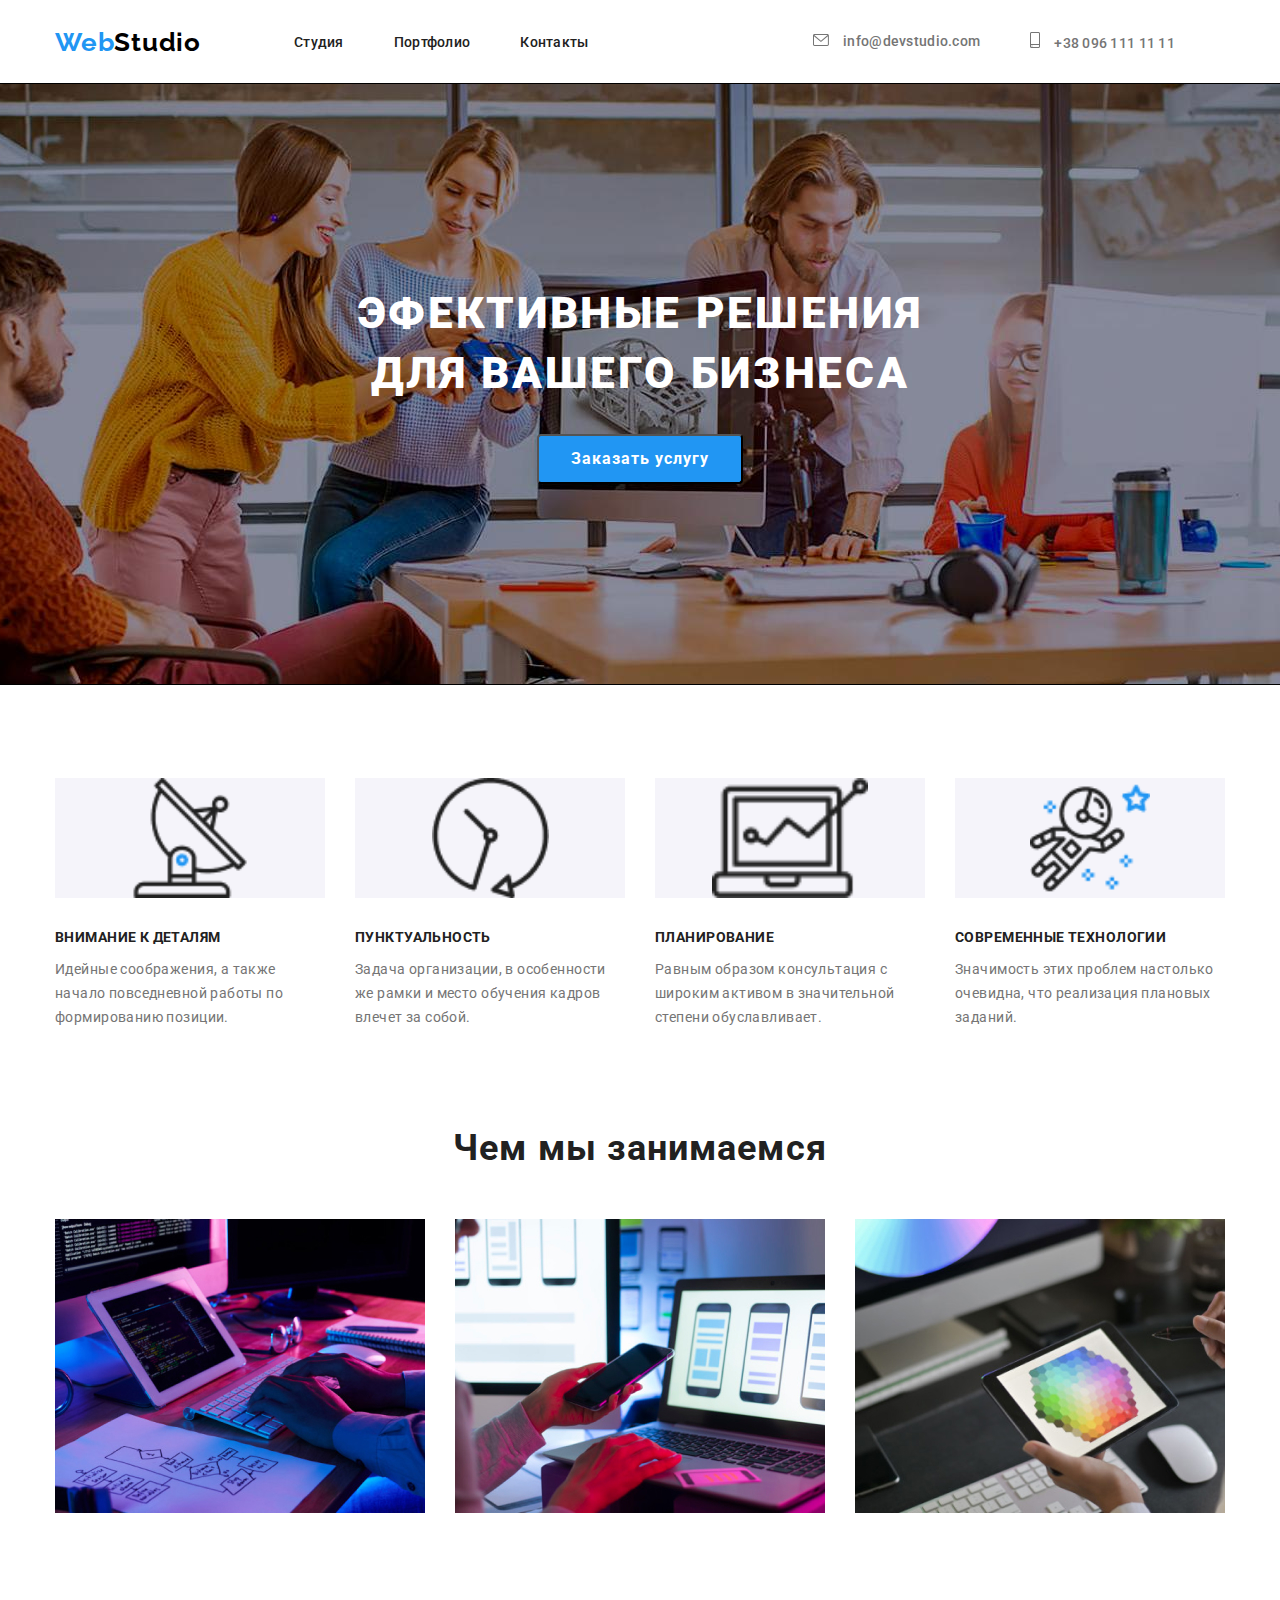
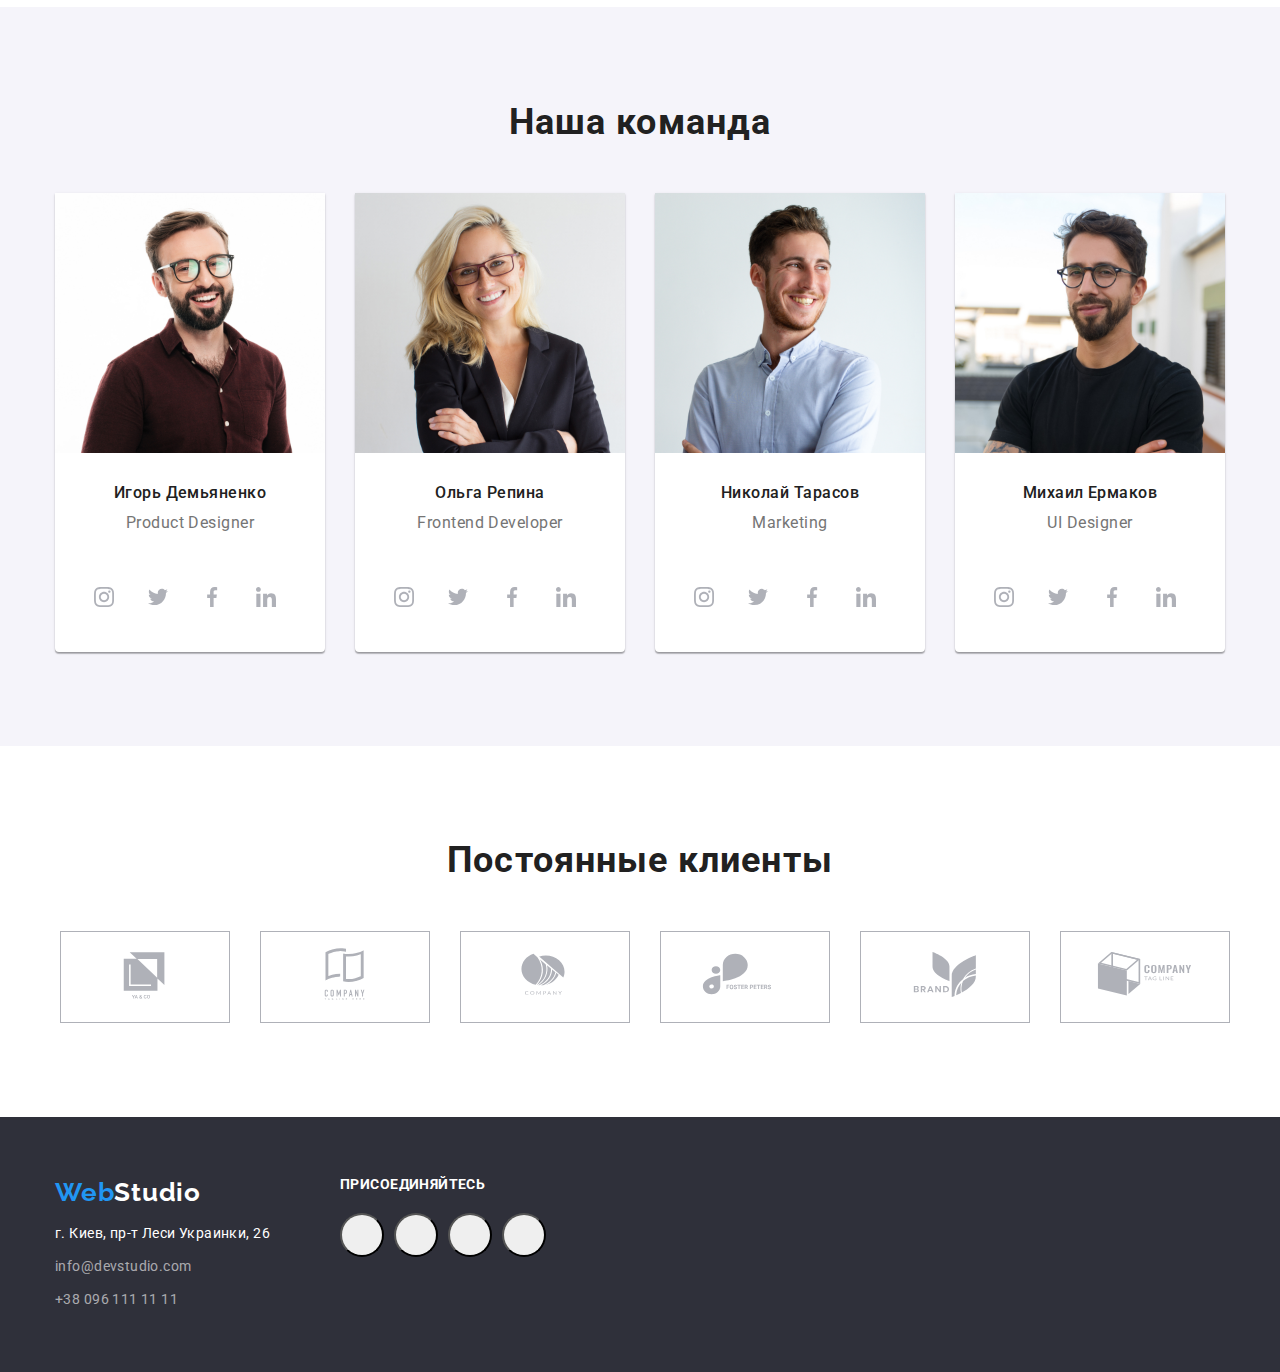
==== index.html @ 692e4c10 "futter" ====
<!DOCTYPE html>
<html lang="ru">
  <head>
    <meta charset="UTF-8" />
    <meta http-equiv="X-UA-Compatible" content="IE=edge" />
    <meta name="viewport" content="width=device-width, initial-scale=1.0" />
    <title>Document</title>
    <link rel="stylesheet" href="./Normalize/modern-normalize.css" />
    <link rel="preconnect" href="https://fonts.googleapis.com" />
    <link rel="preconnect" href="https://fonts.gstatic.com" crossorigin />
    <link
      href="https://fonts.googleapis.com/css2?family=Raleway&family=Roboto:wght@400;500;700;900&display=swap"
      rel="stylesheet"
    />
    <link rel="preconnect" href="https://fonts.googleapis.com" />
    <link rel="preconnect" href="https://fonts.gstatic.com" crossorigin />
    <link
      href="https://fonts.googleapis.com/css2?family=Raleway:wght@700&display=swap"
      rel="stylesheet"
    />
    <link rel="stylesheet" href="./CSS/nain.css" />
  </head>
  <body class="body">
    <!--golova-->
    <header class="header">
      <div class="container-header">
        <nav class="navigation">
          <a class="logo" href="index.html"
            ><span class="web_color">Web</span
            ><span class="web-color-a">Studio</span></a
          >
          <ul class="navig_sait list">
            <li class="head"><a href="">Студия</a></li>
            <li class="head"><a href="./portfolio.html">Портфолио</a></li>
            <li class="head"><a href="">Контакты</a></li>
          </ul>
          <ul class="contakts list">
            <div class="mail-phone">
            <li class="contakt">
              <svg class="head-svg-mail">
                <use href="./image/symbol-defs-phone-mail.svg#icon-envelope"></use>
              </svg>
              <a  href="info@devstudio.com">info@devstudio.com</a>
            </li></div>
            <div class="mail-phone"><li class="contakt">
              <svg class="head-svg-phone">
                <use href="./image/symbol-defs-phone-mail.svg#icon-smartphone"></use>
              </svg>
              <a href=":tel:+380961111111">+38 096 111 11 11</a>
            </li></div>
          </ul>
        </nav>
      </div>
    </header>
    <main>
      <!--секция с фоновым рисунком-->
      <div class="section-hero">
        <section class="name Backraund-image">
          <div class="container-name">
            <h1 class="name_title">
              Эфективные решения <br />
              для вашего бизнеса
            </h1>
            <button class="button" type="button">Заказать услугу</button>
          </div>
        </section>
      </div>
      <!--преимущиства-->
      <section class="section">
        <div class="container-benefits">
          <h2 class="hide">преимущества</h2>
          <!--скрыть заголовок-->
          <ul class="Benefits-list list">
            <li class="list-benefits">
              <h3 class="title">Внимание к деталям</h3>
              <p class="benefits-clarification">
                Идейные соображения, а также начало повседневной работы по
                формированию позиции.
              </p>
            </li>
            <li class="list-benefits">
              <h3 class="title">Пунктуальность</h3>
              <p class="benefits-clarification">
                Задача организации, в особенности же рамки и место обучения
                кадров влечет за собой.
              </p>
            </li>
            <li class="list-benefits">
              <h3 class="title">Планирование</h3>
              <p class="benefits-clarification">
                Равным образом консультация с широким активом в значительной
                степени обуславливает.
              </p>
            </li>
            <li class="list-benefits">
              <h3 class="title">Современные технологии</h3>
              <p class="benefits-clarification">
                Значимость этих проблем настолько очевидна, что реализация
                плановых заданий.
              </p>
            </li>
          </ul>
        </div>
      </section>
      <!--чем занимаются-->
      <section class="section-container-what-we-do centr">
        <div class="container-what-we-do">
          <h2 class="what-we-do">Чем мы занимаемся</h2>
          <ul class="image-first-page list">
            <li class="img-first">
              <a href=""
                ><img
                  src="./img/1.jpg"
                  alt="на столе с ноутбуком и планшетом идет разработка кода"
                  width="370"
                  height="294"
              /></a>
            </li>
            <li class="img-first">
              <a href=""
                ><img
                  src="./img/2.jpg"
                  alt="смартфон в руках на фоне ноутбука и телевизора"
                  width="370"
                  height="294"
              /></a>
            </li>
            <li class="img-first">
              <a href=""
                ><img
                  src="./img/3.jpg"
                  alt="геометорическая фигура на экране планшета в руках"
                  width="370"
                  height="294"
              /></a>
            </li>
          </ul>
        </div>
      </section>
      <!-- работники-->
      <section class="section-comand">
        <div class="container-comand">
          <h2 class="xectoin_title">Наша команда</h2>
          <ul class="comand list centr">
            <li class="comand-info">
              <img
                class="photo-comand"
                src="img/img-3.jpg"
                alt="Игорь Демьяненко"
                width="270"
                height="368"
              />
              <div class="spetifikation-komand">
                <h3 class="name-command">Игорь Демьяненко</h3>
                <p lang="en" class="spetikatoon-comand">Product Designer</p>
              </div>
              <div class="kontakt-comand">
                <ul class="kontakt-comand-list">
                  <li><button class="kontakt-comand-button" type="button">
                    <svg class="button-svg">
                    <use href="./image/symbol-defs-kontakts.svg#icon-instagram"></use>
                    </svg>
                  </button></li>
                  <li><button class="kontakt-comand-button">
                    <svg class="button-svg">
                      <use href="./image/symbol-defs-kontakts.svg#icon-twitter"></use>
                    </svg>
                  </button></li>
                  <li><button class="kontakt-comand-button">
                    <svg class="button-svg">
                      <use href="./image/symbol-defs-kontakts.svg#icon-facebook"></use>
                    </svg>
                  </button></li>
                  <li><button class="kontakt-comand-button">
                                      <svg class="button-svg">
                      <use href="./image/symbol-defs-kontakts.svg#icon-linkedin"></use>
                    </svg  >
                  </button></li>
                </ul>
                              </div>
            </li>
            <li class="comand-info">
              <img
                class="photo-comand"
                src="img/img-2.jpg"
                alt="Ольга Репина"
                width="270"
                height="368"
              />
              <div class="spetifikation-komand">
                <h3 class="name-command">Ольга Репина</h3>
                <p lang="en" class="spetikatoon-comand">Frontend Developer</p>
              </div>
              <div class="kontakt-comand">
                <div class="kontakt-comand">
                  <ul class="kontakt-comand-list">
                    <li><button class="kontakt-comand-button" type="button">
                      <svg class="button-svg">
                      <use href="./image/symbol-defs-kontakts.svg#icon-instagram"></use>
                      </svg>
                    </button></li>
                    <li><button class="kontakt-comand-button">
                      <svg class="button-svg">
                        <use href="./image/symbol-defs-kontakts.svg#icon-twitter"></use>
                      </svg>
                    </button></li>
                    <li><button class="kontakt-comand-button">
                      <svg class="button-svg">
                        <use href="./image/symbol-defs-kontakts.svg#icon-facebook"></use>
                      </svg>
                    </button></li>
                    <li><button class="kontakt-comand-button">
                                        <svg class="button-svg">
                        <use href="./image/symbol-defs-kontakts.svg#icon-linkedin"></use>
                      </svg  >
                    </button></li>
                  </ul>
                                </div>
              </div>
            </li>
            <li class="comand-info">
              <img
                class="photo-comand"
                src="img/img-1.jpg"
                alt="Николай Тарасов"
                width="270"
                height="368"
              />
              <div class="spetifikation-komand">
                <h3 class="name-command">Николай Тарасов</h3>
                <p lang="en" class="spetikatoon-comand">Marketing</p>
              </div>
              <div class="kontakt-comand">
                <div class="kontakt-comand">
                  <ul class="kontakt-comand-list">
                    <li><button class="kontakt-comand-button" type="button">
                      <svg class="button-svg">
                      <use href="./image/symbol-defs-kontakts.svg#icon-instagram"></use>
                      </svg>
                    </button></li>
                    <li><button class="kontakt-comand-button">
                      <svg class="button-svg">
                        <use href="./image/symbol-defs-kontakts.svg#icon-twitter"></use>
                      </svg>
                    </button></li>
                    <li><button class="kontakt-comand-button">
                      <svg class="button-svg">
                        <use href="./image/symbol-defs-kontakts.svg#icon-facebook"></use>
                      </svg>
                    </button></li>
                    <li><button class="kontakt-comand-button">
                                        <svg class="button-svg">
                        <use href="./image/symbol-defs-kontakts.svg#icon-linkedin"></use>
                      </svg  >
                    </button></li>
                  </ul>
                                </div>
              </div>
            </li>
            <li class="comand-info-a">
              <img
                class="photo-comand"
                src="img/img.jpg"
                alt="Михаил Ермаков"
                width="270"
                height="368"
              />
              <div class="spetifikation-komand">
                <h3 class="name-command">Михаил Ермаков</h3>
                <p lang="en" class="spetikatoon-comand">UI Designer</p>
              </div>
              <div class="kontakt-comand">
                <div class="kontakt-comand">
                  <ul class="kontakt-comand-list">
                    <li><button class="kontakt-comand-button" type="button">
                      <svg class="button-svg">
                      <use href="./image/symbol-defs-kontakts.svg#icon-instagram"></use>
                      </svg>
                    </button></li>
                    <li><button class="kontakt-comand-button">
                      <svg class="button-svg">
                        <use href="./image/symbol-defs-kontakts.svg#icon-twitter"></use>
                      </svg>
                    </button></li>
                    <li><button class="kontakt-comand-button">
                      <svg class="button-svg">
                        <use href="./image/symbol-defs-kontakts.svg#icon-facebook"></use>
                      </svg>
                    </button></li>
                    <li><button class="kontakt-comand-button">
                                        <svg class="button-svg">
                        <use href="./image/symbol-defs-kontakts.svg#icon-linkedin"></use>
                      </svg  >
                    </button></li>
                  </ul>
                                </div>
              </div>
            </li>
          </ul>
        </div>
      </section>
      <section class="section-regular-customers">
        <div class="container-regular-customers">
        <h2 class="regular-customers">Постоянные клиенты</h2>
               <ul class="regular-customers-list">
          <li class="regular-customers-item">
            <!-- <a class="regular-customers-a" 
            <svg class="regular-customers-a-svg">
              <use href="./image/symbol-defs-clients.svg#icon-Logo-a"></use>
            </svg>></a> -->
            <button class="regular-customers-buttom">
              <svg class="regular-customers-svg">
                <use href="./image/symbol-defs-clients.svg#icon-Logo-a">

                </use>
              </svg>
            </button>
          </li>
          <li class="regular-customers-item">
            <button class="regular-customers-buttom">
              <svg class="regular-customers-svg">
                <use href="./image/symbol-defs-clients.svg#icon-Logo-b">

                </use>
              </svg>
            </button>
          </li>
          <li class="regular-customers-item">
            <button class="regular-customers-buttom">
              <svg class="regular-customers-svg">
                <use href="./image/symbol-defs-clients.svg#icon-Logo-c">

                </use>
              </svg>
            </button>
          </li>
          <li class="regular-customers-item">
            <button class="regular-customers-buttom">
              <svg class="regular-customers-svg">
                <use href="./image/symbol-defs-clients.svg#icon-Logo-d">

                </use>
              </svg>
            </button>
          </li>
          <li class="regular-customers-item">
            <button class="regular-customers-buttom">
              <svg class="regular-customers-svg">
                <use href="./image/symbol-defs-clients.svg#icon-Logo-e">

                </use>
              </svg>
            </button>
          </li>
          <li class="regular-customers-item">
            <button class="regular-customers-buttom">
              <svg class="regular-customers-svg">
                <use href="./image/symbol-defs-clients.svg#icon-Logo-f">

                </use>
              </svg>
            </button>
          </li>
        </ul>
        </div>
      </section>
    </main>
    <footer class="footer">
      <div class="container-footer">
      <div class="footer-adres">
        <a class="logo-fot" href="./index.html"
          ><span class="web_color">Web</span
          ><span class="web_color-b">Studio</span></a
        >
        <address class="adres-foot">
                    <ul class="footer-ul">
            <li class="adres-list">
              <a class="adress" href="г.Киев,пр-тЛесиУкраинки,26"
                >г. Киев, пр-т Леси Украинки, 26</a
              >
            </li>
            <li class="activ adres-list">
              <a class="mail" href="info@devstudio.com">info@devstudio.com</a>
            </li>
            <li class="activ">
              <a class="telephone" href=":tel:+380961111111"
                >+38 096 111 11 11</a
              >
            </li>
          </ul>
        </address>
      </div>
      <div class="social-network ">
        <h2 class="social-network-h2">присоединяйтесь</h2>
        <ul class="social-network-list">
          <li class="social-network-iten">
            <button class="social-network-button">
              <svg class="social-network-svg" width="20px" height="20px">
                <use href=""></use>
              </svg>
            </button>
          </li>
          <li class="social-network-iten">
            <button class="social-network-button">
              <svg class="social-network-svg">
                <use href=""></use>
              </svg>
            </button>
          </li>
          <li class="social-network-iten">
            <button class="social-network-button">
              <svg class="social-network-svg">
                <use href=""></use>
              </svg>
            </button>
          </li>
          <li class="social-network-iten">
            <button class="social-network-button">
              <svg class="social-network-svg">
                <use href=""></use>
              </svg>
            </button>
          </li>
        </ul>
      </div>
    </div> </footer>
  </body>
</html>
---- CSS/nain.css ----
:root {
  --prymery-text-color: #212121;
  --title-text-color: #212121;
  --accent-color: #2196f3;
  --button-text-color: #ffffff;
  --button-background: #2196f3;
  --background-cilir: #ffffff;
  --color-command-name: #212121;
  --color-command-post: #757575;
  --color-of-the-costumers: #AFB1B8
}
*,
*::before,
*::after {
  box-sizing: border-box;
}
html, body{
  margin: 0px;
  padding: 0px;
} 
html {
  box-sizing: border-box;
}
*,
*::after,
*::before {
  box-sizing: inherit;
}
/*************обнуление*************/
h1,
h2,
h3,
h4,
h5,
h6,
p {
  margin: 0;
}
.list {
  list-style: none;
  padding: 0;
  margin: 0;
}
.link {
  text-decoration: none;
  color: inherit;
}
img {
  display: block;
  max-width: 100%;
  height: auto;
}
/*********************************************/
/*основа*/
/* .centr{
  justify-content: center;
} */
.body {
  background: #ffffff;
  font-family: Roboto, sans-serif;
  font-style: normal;
}
/*  К  О  Н  Т  Е  Й  Н  Е  Р  Ы  */
.container-header {
  width: 1200px;
  padding-left: 15px;
  padding-right: 15px;
  margin-left: auto;
  margin-right: auto;
}

.container-name {
  width: 1200px;
  padding-left: 15px;
  padding-right: 15px;
  margin-left: auto;
  margin-right: auto;
  
}
.container-benefits {
  width: 1200px;
  padding-left: 15px;
  padding-right: 15px;
  margin-left: auto;
  margin-right: auto;
 
}
.container-what-we-do {
  width: 1200px;
  padding-left: 15px;
  padding-right: 15px;
  margin-left: auto;
  margin-right: auto;

}
.container-comand {
  width: 1200px;
  padding-left: 15px;
  padding-right: 15px;
  margin-left: auto;
  margin-right: auto;
  padding: 0px;

 
 
}
.container-button {
  width: 1200px;
  padding-left: 15px;
  padding-right: 15px;
  margin-left: auto;
  margin-right: auto;
  
}
.container-img {
  width: 1200px;
  padding-left: 15px;
  padding-right: 15px;
  margin-left: auto;
  margin-right: auto;
  flex-wrap: wrap;
  
}
.container-name {
  width: 1200px;
  padding-left: 15px;
  padding-right: 15px;
  margin-left: auto;
  margin-right: auto;

}
.container-footer {
  width: 1200px;
  padding-left: 15px;
  padding-right: 15px;
  margin-left:  auto;
  margin-right:  auto;
  display: flex;
 
}
.container-comand{
  width: 1200px;
  padding-left: 15px;
  padding-right: 15px;
  margin-left: auto;
  margin-right: auto;
}
.container-footer-port {
    width: 1230px;
    padding-left: 15px;
    padding-right: 15px;
    margin-left: auto;
    margin-right: auto;
  
  }
/************************************/
a {
  text-decoration: none;
}
/*голова*/
.navigation {
  display: flex;
  align-items: center;
}
.header {
  background: #ffffff;
  color: var(--title-text-color);
 }
 .header-p{
  background: #ffffff;
  color: var(--title-text-color);
   border-bottom: 1px solid  #ECECEC; } 
 
/**logo**/
.logo {
  font-family: Raleway;
  font-style: normal;
  font-weight: 700;
  font-size: 26px;
  line-height: 1.19;
  /* identical to box height */
  letter-spacing: 0.03em;
}

.web_color {
  color: #2196f3;
}
.web_color-a,
.web-color-a {
  color: #000000;
}
.web_color-b {
  color: #ffffff;
}
ul {
  list-style: none;
}
/*Navigations*/
.navig_sait .head {
  display: block;
margin: 0px;
padding: 0px;
  margin-right: 50px;}
/*****************картинки*****************/

.navig_sait .head :last-child {
  margin-right: 0px;
}
.navig_sait a {
  color: var(--title-text-color);
  font-weight: 500;
  font-size: 14px;
  line-height: 1.14;
  letter-spacing: 0.02em;
}
.navig_sait :focus,
.navig_sait :hover {
  color: var(--accent-color);
}
.navig_sait {
  display: flex;
  margin-left: 93px;
}
.head-svg-mail{
  width: 16px;
  height: 12px;
  margin-right: 10px;
}
.head-svg-phone{
  width: 10px;
  height: 16px;
  margin-right: 10px;
}

/* .mail-phone :hover{

} */

.contakts :focus,
.contakts :hover {
  color: #2196f3;
  fill: var(--accent-color);
}
.contakts .contakt {
  margin-right: 50px;
}
.contakts .contakt :last-child {
  margin-right: 0px;
}
.contakts {
  display: flex;
  margin-top: 32px;
  margin-bottom: 32px;
  margin-left: auto;
}
.contakts a {
  font-weight: 500;
  font-size: 14px;
  line-height: 1.14;
  letter-spacing: 0.02em;
  color: #757575;
}
/*main*/

/******************секуия1*********************/

.name {
  /*геометрия*/
padding-bottom: 200px;
padding-top: 200px;
  /*цвет*/
  background: #2f303a;
  color: var(--button-text-color);
  text-align: center;


  /*динамика*/
}
/*******************фон************************/
.Backraund-image{
  max-width: 1600px;
  height: 600px;
  margin-left: auto;
  margin-right: auto;
  outline: 1px solid black;
  background-image: linear-gradient( to right  rgba(47, 48, 58, 0.4));
  background-image: url(../image/Hero.jpg);
  background-repeat: no-repeat;
  background-size: cover;
  background-position: center;
}
.name_title {
  /*геометрия*/

  /*цвет*/
  margin-bottom: 30px;
  margin-top: 0;
  font-family: Roboto;
  font-style: normal;
  font-weight: 900;
  font-size: 44px;
  line-height: 1.36;
  /* or 136% */

  letter-spacing: 0.06em;
  text-transform: uppercase;
  color: #ffffff;
  margin-top: 0;

 

  /*динамика*/
}

.section {
  background: #ffffff;
  padding-top: 94px;
   padding-bottom: 94px;
   margin: 0px;
  }
/*кнопка*/
.button {
  display: inline-block;

  color: var(--button-text-color);
  background-color: var(--button-background);
  font-family: Roboto;
  font-style: normal;
  font-weight: 700;
  font-size: 16px;
  line-height: 1.88;
  /* identical to box height, or 187% */
  display: flex;
  align-items: center;
  text-align: center;
  letter-spacing: 0.06em;

  /*кнопка параметры*/
  min-width: 200px;
  height: 50px;
  left: 700px;
  top: 430px;
  box-shadow: 0px 4px 4px rgba(0, 0, 0, 0.15);
  border-radius: 4px;
  padding: 10px 32px;
  margin-right: auto;
  margin-left: auto;
  padding: 10px 32px;
}

/**********************секция 2******************/
.hide {
  display: none;
}
.Benefits-list {
  display: flex;
  margin-left: auto;
  margin-right: auto;
  /* margin: 0px; */
  padding: 0px;
}
.list-benefits{
  margin-right: 30px;
}
.list-benefits :last-child{
  margin-right: 0px;
}
/****************рисунки**********************/
.list-benefits::before{
content: "";
display: block;
background: #F5F4FA;
height: 120px;
background-size: contain;
background-repeat: no-repeat;
background-position: center;
}
.list-benefits:nth-child(1)::before{
background-image: url(../image/antenna\ .png);
}
.list-benefits:nth-child(2)::before
{
  background-image: url(../image/clock.png);
}
.list-benefits:nth-child(3)::before{
  background-image: url(../image/pc.png);
}
.list-benefits:nth-child(4)::before{
  background-image: url(../image/astronaut\ .png);
}
/*******************************************/
.title{
  padding-top: 30px;
}
.Benefits-list h3 {
  /*геометрия*/

  /*цвет*/
  font-weight: 700;
  font-size: 14px;
  line-height: 1.42;
  letter-spacing: 0.03em;
  text-transform: uppercase;
  color: #212121;
  /*динамика*/
}

.Benefits-list p {
  font-size: 14px;
  line-height: 1.71;
  /* or 171% */
  letter-spacing: 0.03em;
  color: #757575;
}
.Benefits-list title {
  color: var(--title-text-color);
}
.benefits-clarification {
  color: #757575;
  margin-right: 30px;
  width: 270px;
  height: 75px;
}
.title {
  margin-top: 0;
  margin-bottom: 10px;
}
p {
  margin-top: 0;
  margin-bottom: 0;
}
/****************секция 3**************************/
.section-container-what-we-do{
  margin: 0px;
  padding-bottom: 94px;
}
.image-first-page {
  display: flex;
  margin-left: auto;
  margin-right: auto;
/* padding: 0px; */
margin: 0px;
padding: 0px;
}


.image-first-page .img-first {
  margin-right: 30px;
  display: block;
}
.image-first-page :last-child{
  margin-right: 0px;
}
.img-first :last-child{
  margin: 0px;
}

.what-we-do {
  /**/
  /*Colors*/
  margin-top: 0;
  margin-bottom: 50;
  font-weight: 700;
  font-size: 36px;
  line-height: 1.17;
  text-align: center;
  letter-spacing: 0.03em;
  color: #212121;
  margin-bottom: 50px;
  /**/
}
/********************наша команда*****************/
/* .photo-comand {
  padding-top: 0px;
  padding-bottom: 30px;
} */
.name-command {
 padding-top: 0px;
  padding-bottom: 10px;
}
.spetikatoon-comand{
  padding-top: 0px;
  }


 


.xectoin_title {
  font-weight: 700;
  font-size: 36px;
  line-height: 1.17;
  text-align: center;
  letter-spacing: 0.03em;
  color: #212121;
 margin-top: 0px;
 margin-bottom: 50px;
 }
.comand {
  display: flex;
  padding: 0px;

  }
/* .comand  */
.comand-info {
  margin-right: 30px;
  
}



.comand-info,
.comand-info-a {
  border-radius: 0px 0px 4px 4px;
  background: #ffffff;
  box-shadow: 0px 1px 3px rgba(0, 0, 0, 0.12), 0px 1px 1px rgba(0, 0, 0, 0.14),
    0px 2px 1px rgba(0, 0, 0, 0.2);
}
.section-comand h3 {
  font-weight: 500;
  font-size: 16px;
  line-height: 1.19;
  /* identical to box height */
  text-align: center;
  letter-spacing: 0.03em;
  color: var(--color-command-name);
}
.section-comand p {
  font-size: 16px;
  line-height: 1.19;
  /* identical to box height */
  text-align: center;
  letter-spacing: 0.03em;
  color: var(--color-command-post);}
  .spetifikation-komand{
padding-bottom: 30px;
padding-top: 30px;
  
}
/**************секция 4************************/
.container-regular-customers{
width: 1200px;
padding-left: 15px;
padding-right: 15px;
margin-left: auto;
margin-right: auto;
padding: 0px;}
.section-regular-customers{
  padding: 0px;
  margin-bottom: 94px;
  margin-top: 94px;
}
.regular-customers{
  /* display: block;
  justify-content: center; */
  font-weight: 700;
font-size: 36px;
line-height: 1,16;
text-align: center;
letter-spacing: 0.03em;
color: #212121;
margin-bottom: 50px;
}
.regular-customers-list{
  display: flex;
  justify-content: center;
}
.regular-customers-item{
 margin-right: 30px;
}
.regular-customers-item :last-child{
  margin-right: 0px;
}
/****************НА ССЫЛКЕ*************************/
.regular-customers-a{
  border: 1px solid var(--color-of-the-costumers);
}
.regular-customers-a-svg{
  padding: 16px 32px;

}
.regular-customers-buttom{
  width: 170px;
  height: 92px;
  padding: 0px;
  border: 1px solid var(--color-of-the-costumers);
  background-color: var(--background-cilir);
}
.regular-customers-buttom :hover{
  border: 1px solid var(--accent-color);
  width: 170px;
  height: 92px;
}
.regular-customers-svg{
  width: 106px;
  height: 60px;
}
.regular-customers-svg :hover{
  fill: var(--accent-color);
;
}

/*footer*******************************************/
.other{
  background: #FFFFFF;
  border: 1px solid #EEEEEE;
  box-sizing: border-box;
  
}
.adres-list{
  margin-bottom: 9px;
}
.logo-fot,
.logo-foot {
  font-family: Raleway;
  font-style: normal;
  font-weight: 700;
  font-size: 26px;
  line-height: 1.19;
    letter-spacing: 0.03em;
   
}
.adress {
  font-size: 14px;
  line-height: 1.71;
  /* or 171% */
  letter-spacing: 0.03em;
  color: #ffffff;
}
.section-comand {
  background: #f5f4fa;
  padding-bottom: 94px;
 padding-top: 94px;
 
}


/*адреса*/
.web-color-b {
  color: #ffffff;
}
.mail,
.telephone {
  font-size: 14px;
  line-height: 1.71;
  /* or 171% */
  letter-spacing: 0.03em;
  color: rgba(255, 255, 255, 0.6);
}
 .activ :hover,
.activ :focus {
  color: var(--accent-color); 
}
.mail :focus,
.telephone :hover,
.telephone :focus {
  color: var(--accent-color)
} 
.footer-ul{
  padding: 0px;
  padding-bottom: 0px;
margin-bottom: 0px;
}
.footer-ul :last-child{
  margin: 0px;
}
.adres-foot {
  font-style: normal;
  font-size: 14px;
  line-height: 1.71;
   letter-spacing: 0.03em;
  /* padding-bottom: 60px; */
}
/**************************************/
/**************************************/
/*ПАРТФОЛИО*/
/*Голова*/
/*кнопки************************************/

.port-nav-oll,
.port-nav-web,
.port-nav-application,
.port-nav-design,
.port-nav-marketing {
  font-weight: 500;
  font-size: 16px;
  line-height: 1.62;
  /* identical to box height, or 162% */
  text-align: center;
  letter-spacing: 0.03em;
  color: var(--color-command-name);
  background: #f5f4fa;
  border-radius: 4px;
  padding: 6px 22px;
}
.botton-nav-portfolio {
  display: flex;
  justify-content: center;
  margin-top: 0px;
  margin-bottom: 50px;
  margin-left: auto;
  margin-right: auto;
  padding: 0px;
 }
.port-nav-marketing:hover,
.port-nav-marketing:active,
.port-nav-marketing:focus,
.port-nav-application:hover,
.port-nav-application:active,
.port-nav-application:focus,
.port-nav-design:hover,
.port-nav-design:active,
.port-nav-design:focus,
.port-nav-web:hover,
.port-nav-web:active,
.port-nav-web:focus,
.port-nav-oll:hover,
.port-nav-oll:active,
.port-nav-oll:focus {
  color: #ffffff;
  background-color: var(--button-background);
}
.port-nav-oll,
.port-nav-web,
.port-nav-application,
.port-nav-design {
  margin-right: 8px;
}
.port-nav-marketing {
  margin-right: 0px;
}
.bordr{
  border: none;
}
/*картинки*****************************/
.Container-img  {
  margin-top: 0px;
  margin-bottom: 20px;
}

.name-img{
  padding-top: 0px;
  padding-bottom: 0px;
  margin-bottom: 4px;
}
.class-img{
  padding-top: 0px;
  padding-bottom: 0px;
  }

.imagi-partfolio {
  display: flex;
  flex-wrap: wrap;
  padding: 0px;
}
/*убираем марджены с права края*/
.imagi-partfolio :nth-child(3n+3) {
  margin-right: 0px;  
  }
.imagi-partfolio :nth-last-child(-n+3){
margin-bottom: 0px;
}
.other{
    width: 370px;
     margin-right: 30px;
    margin-bottom: 30px;
 }
/*.other {
  width: calc(100% / 3);
}*/

.imagi-partfolio h3 {
  margin-top: 0px;
  margin-bottom: 4px;
  font-weight: 700;
  font-size: 18px;
  line-height: 2;
  letter-spacing: 0.06em;
  color: var(--color-command-name);
}
.imagi-partfolio p {
  margin-top: 0px;
    font-size: 16px;
  line-height: 1.88;
  /* identical to box height, or 187% */
  letter-spacing: 0.03em;
  color: var(--color-command-post);
 
}
.image-div-red{
padding: 20px 24px;
}

.botton-image {
      padding-bottom: 94px;
      padding-top: 94px;
     
}

/*подвал*/
.footer {
  background-color: #2f303a;
  padding-top: 60px;
  padding-bottom: 60px;
  }
.logo-foot {
  font-family: Raleway;
  font-style: normal;
  font-weight: 700;
  font-size: 26px;
  line-height: 1.19;
  /* identical to box height */
  letter-spacing: 0.03em;
}
.adress-footer {
  font-size: 14px;
  font-style: normal;
  line-height: 1.71;
  /* or 171% */
  letter-spacing: 0.03em;
}
.adress-footera {
  color: #ffffff;
  padding: 0px !important;
 }
  .adress-footer :last-child{
    margin: 0px;
  }
.contakts-footer {
  font-size: 14px;
  line-height: 1.71;
  /* or 171% */
  letter-spacing: 0.03em;
  color: orange;
}
/* .down{
  padding-bottom: 20px;
} */
/****************контакты команды************/
/*******************************************/
.kontakt-comand{
  /* display: flex; */
    margin-top: 16px;
  margin-bottom: 30px;

}
.kontakt-comand-list{
  display: flex;
  justify-content: center;
  padding: 0px;
  /* border: none; */
    }
  .kontakt-comand-button{
    padding: 0px;
    border: none;
    border-radius: 50%;
    margin-right: 10px;
        width: 44px;
    height: 44px;
    justify-content: center;
    background-color:var(--background-cilir) ;
  }
  
  
  .kontakt-comand-button :hover{
    background-color: darkkhaki;
    border-radius: 50%;
  }
.button-svg{
  width: 20px;
  height: 20px;
}
.footer{
  display: flex;
  flex-direction: row;
}
.social-network{
  /* margin-top: 72px;
  margin-bottom: 100px; */
  /* border-block: 206px 80px ; */
  
  padding: 0px
}
.social-network-h2{
  font-weight: 700;
font-size: 14px;
line-height: 1.14;
letter-spacing: 0.03em;
text-transform: uppercase;
justify-content: center;
margin-bottom: 20px;
color: #FFFFFF;
}
.social-network-list{
  display: flex;
  padding: 0px;
  margin: 0px;
}
.social-network-iten{
  width: 44px;
  height: 44px;
  margin-right: 10px;
 }
 .social-network-iten :last-child{
   margin-right: 0px;
 }
.social-network-button{
  padding: 0;
  width: 44px;
  height: 44px;
  border-radius: 50%;
  
}
/* .social-network-button :last-child{
margin-right: 0px;
} */
.footer-adres{
  margin-right: 70px;
}
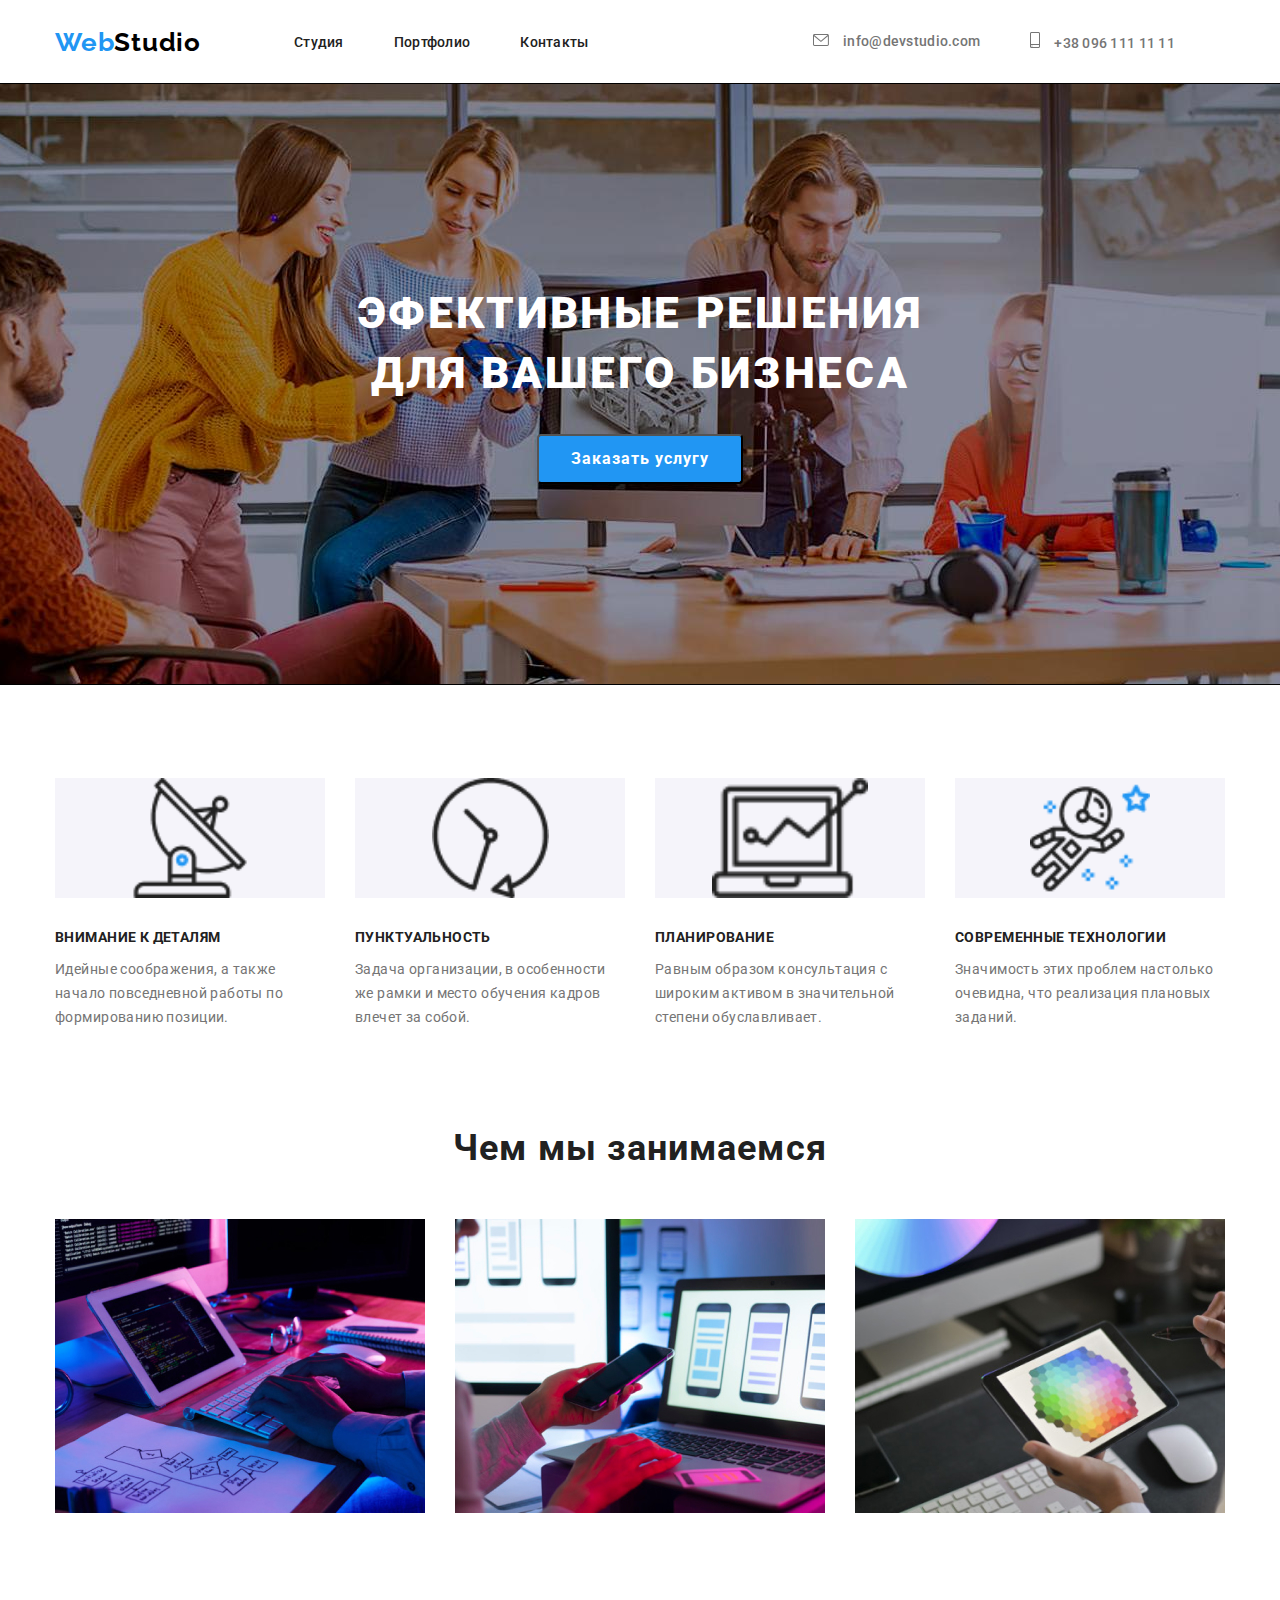
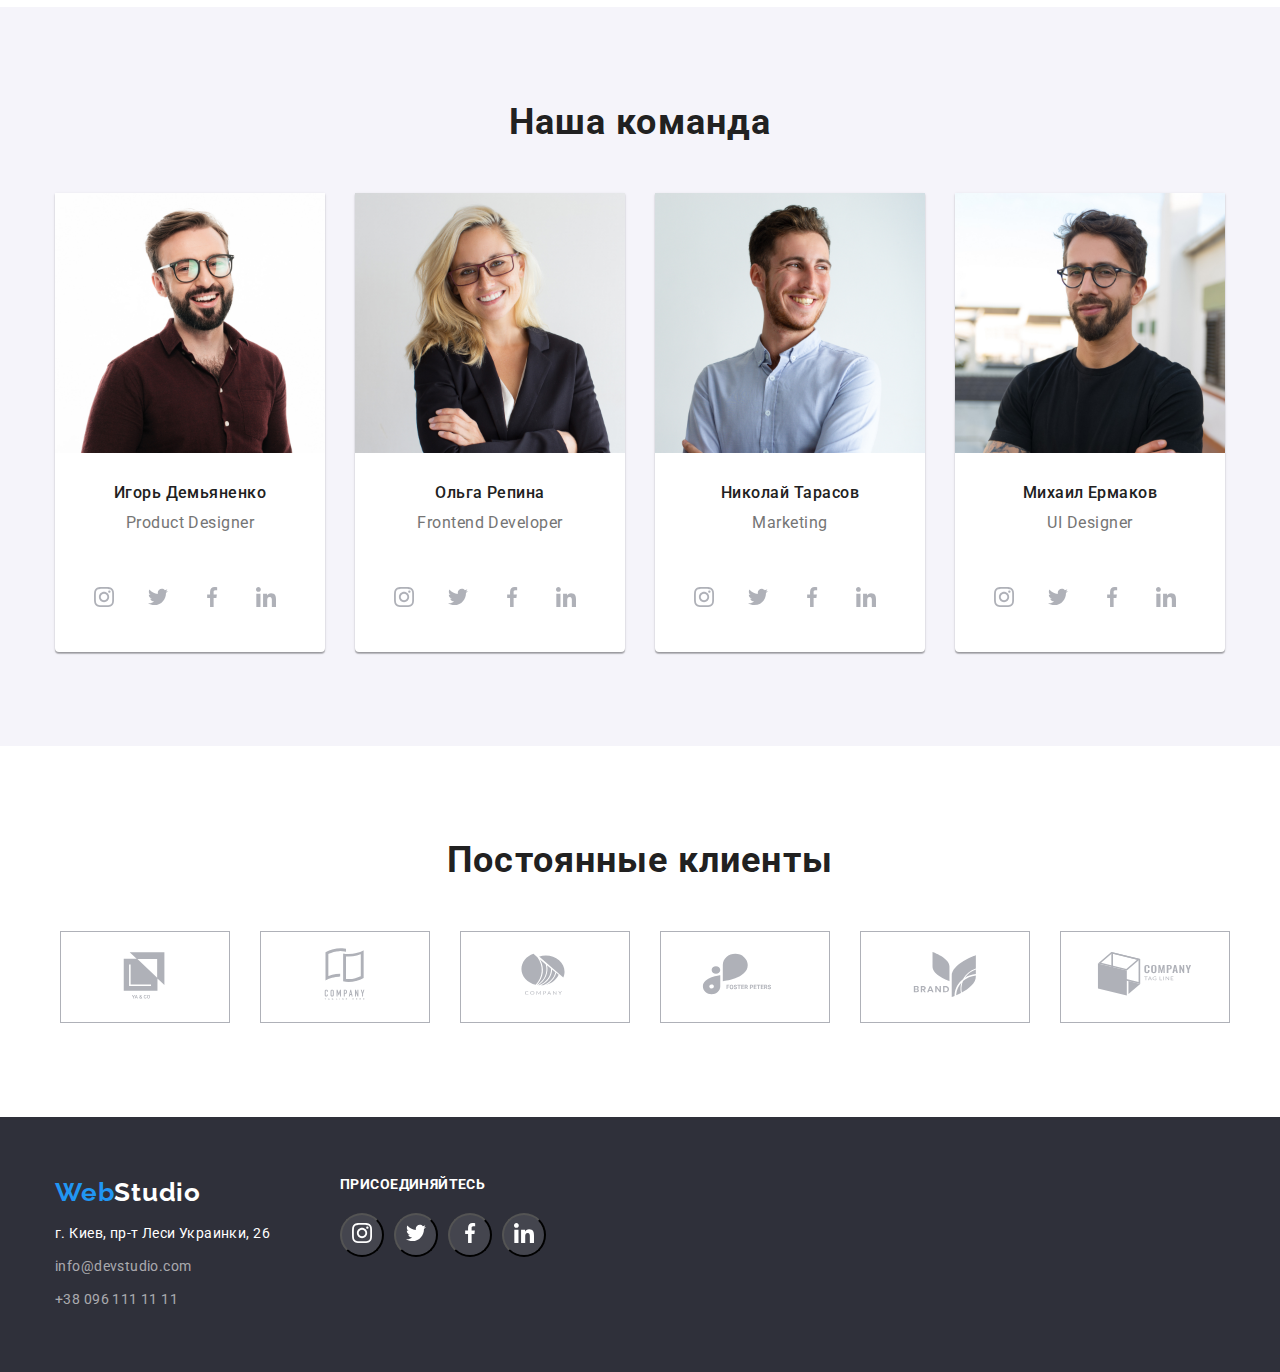
==== commit 5e97233d: "fotter" ====
--- a/index.html
+++ b/index.html
@@ -395,29 +395,29 @@
         <ul class="social-network-list">
           <li class="social-network-iten">
             <button class="social-network-button">
-              <svg class="social-network-svg" width="20px" height="20px">
-                <use href=""></use>
+              <svg class="social-network-svg" >
+                <use href="./image/symbol-defs-social-network-dark.svg#icon-instagram"></use>
               </svg>
             </button>
           </li>
           <li class="social-network-iten">
             <button class="social-network-button">
-              <svg class="social-network-svg">
-                <use href=""></use>
+              <svg class="social-network-svg ">
+                <use href="./image/symbol-defs-social-network-dark.svg#icon-twitter"></use>
               </svg>
             </button>
           </li>
           <li class="social-network-iten">
             <button class="social-network-button">
-              <svg class="social-network-svg">
-                <use href=""></use>
+              <svg class="social-network-svg ">
+                <use href="./image/symbol-defs-social-network-dark.svg#icon-facebook"></use>
               </svg>
             </button>
           </li>
           <li class="social-network-iten">
             <button class="social-network-button">
-              <svg class="social-network-svg">
-                <use href=""></use>
+              <svg class="social-network-svg ">
+                <use href="./image/symbol-defs-social-network-dark.svg#icon-linkedin"></use>
               </svg>
             </button>
           </li>
--- a/CSS/nain.css
+++ b/CSS/nain.css
@@ -909,11 +909,26 @@
   width: 44px;
   height: 44px;
   border-radius: 50%;
-  
+  background: rgba(255, 255, 255, 0.1);
+  
+}
+.social-network-button :hover{
+  background-color: var(--accent-color);
+  width: 44px;
+  height: 44px;
+  border-radius: 50%;
 }
 /* .social-network-button :last-child{
 margin-right: 0px;
 } */
 .footer-adres{
   margin-right: 70px;
+}
+.social-network-svg{
+  width: 20px;
+  height: 20px;
+}
+.social-network-svg :hover{
+  background-color: var(--accent-color);
+  fill: white;
 }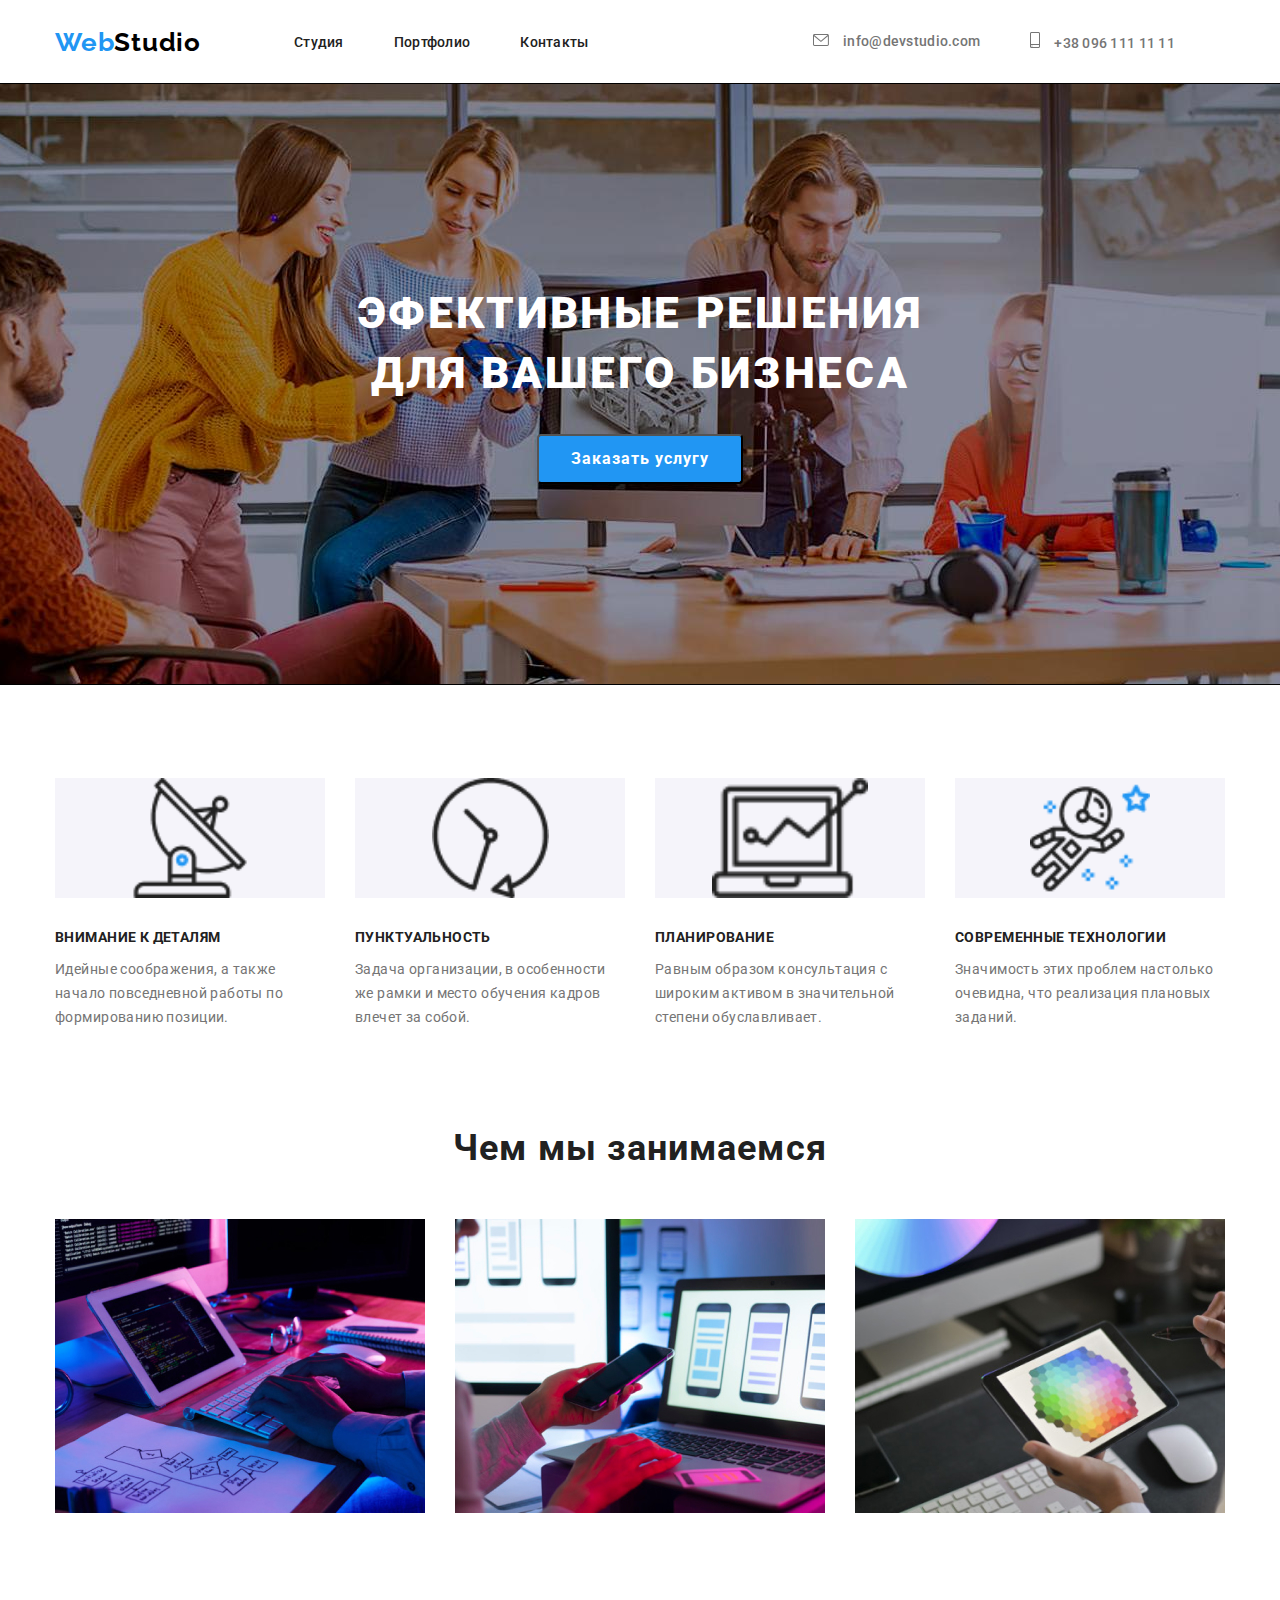
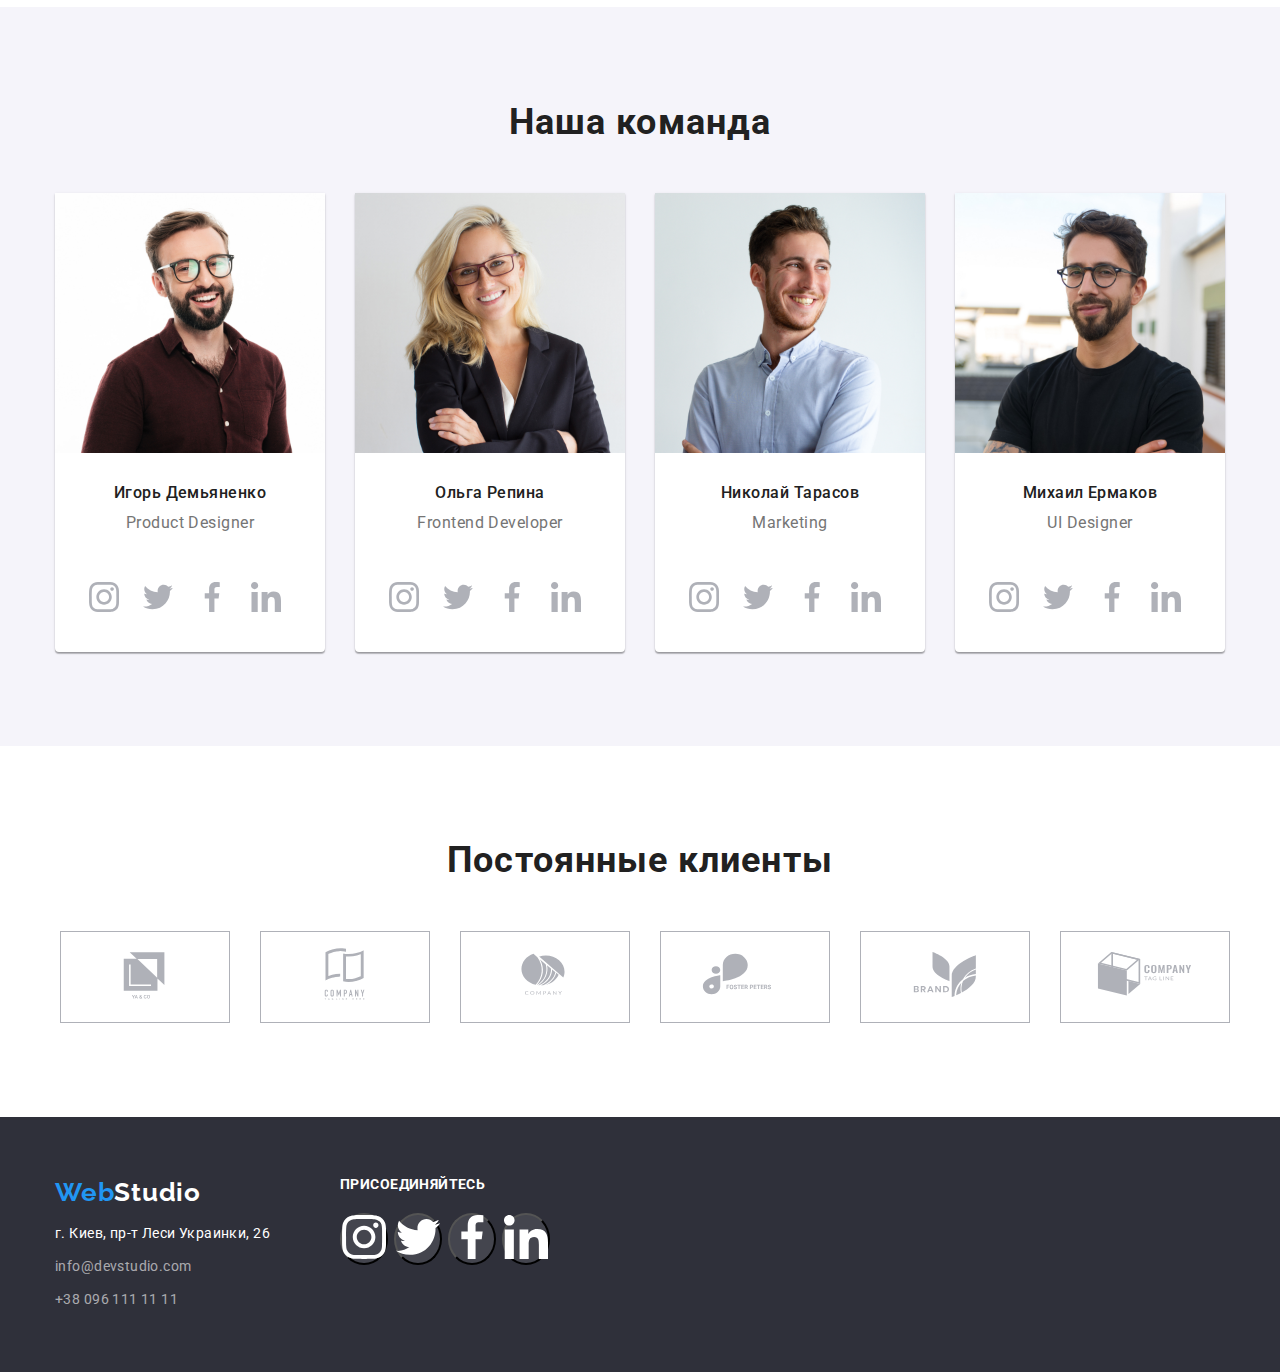
==== commit c4bdb485: "Dsnn" ====
--- a/index.html
+++ b/index.html
@@ -40,7 +40,8 @@
               <svg class="head-svg-mail">
                 <use href="./image/symbol-defs-phone-mail.svg#icon-envelope"></use>
               </svg>
-              <a  href="info@devstudio.com">info@devstudio.com</a>
+              <a  href="info@devstudio.com">
+                info@devstudio.com</a>
             </li></div>
             <div class="mail-phone"><li class="contakt">
               <svg class="head-svg-phone">
--- a/CSS/nain.css
+++ b/CSS/nain.css
@@ -7,7 +7,8 @@
   --background-cilir: #ffffff;
   --color-command-name: #212121;
   --color-command-post: #757575;
-  --color-of-the-costumers: #AFB1B8
+  --color-of-the-costumers: #AFB1B8 ;
+  --color-sprite: #afb1b8;
 }
 *,
 *::before,
@@ -224,17 +225,21 @@
 .head-svg-mail{
   width: 16px;
   height: 12px;
-  margin-right: 10px;
+    fill: var(--color-command-post);
+    margin-right: 10px;
 }
 .head-svg-phone{
   width: 10px;
   height: 16px;
   margin-right: 10px;
-}
-
-/* .mail-phone :hover{
-
-} */
+  fill: var(--color-command-post);
+}
+
+
+.contakt :hover{
+  color: var(--accent-color);
+  fill: var(--accent-color);
+}
 
 .contakts :focus,
 .contakts :hover {
@@ -588,17 +593,16 @@
 }
 .regular-customers-buttom :hover{
   border: 1px solid var(--accent-color);
+  fill: var(--accent-color);
   width: 170px;
   height: 92px;
 }
 .regular-customers-svg{
   width: 106px;
   height: 60px;
-}
-.regular-customers-svg :hover{
-  fill: var(--accent-color);
-;
-}
+  fill: var(--color-sprite);
+}
+
 
 /*footer*******************************************/
 .other{
@@ -863,12 +867,14 @@
   
   
   .kontakt-comand-button :hover{
-    background-color: darkkhaki;
+    background-color: var(--accent-color);
     border-radius: 50%;
+    fill: var(--button-text-color);
   }
 .button-svg{
-  width: 20px;
-  height: 20px;
+  width: 30px;
+  height: 30px;
+  fill: var(--color-sprite);
 }
 .footer{
   display: flex;
@@ -906,8 +912,8 @@
  }
 .social-network-button{
   padding: 0;
-  width: 44px;
-  height: 44px;
+  /* width: 44px;
+  height: 44px; */
   border-radius: 50%;
   background: rgba(255, 255, 255, 0.1);
   
@@ -917,6 +923,7 @@
   width: 44px;
   height: 44px;
   border-radius: 50%;
+  fill: white;
 }
 /* .social-network-button :last-child{
 margin-right: 0px;
@@ -925,10 +932,9 @@
   margin-right: 70px;
 }
 .social-network-svg{
-  width: 20px;
-  height: 20px;
-}
-.social-network-svg :hover{
-  background-color: var(--accent-color);
+  width: 44px;
+  height: 44px;
   fill: white;
+}
+
 }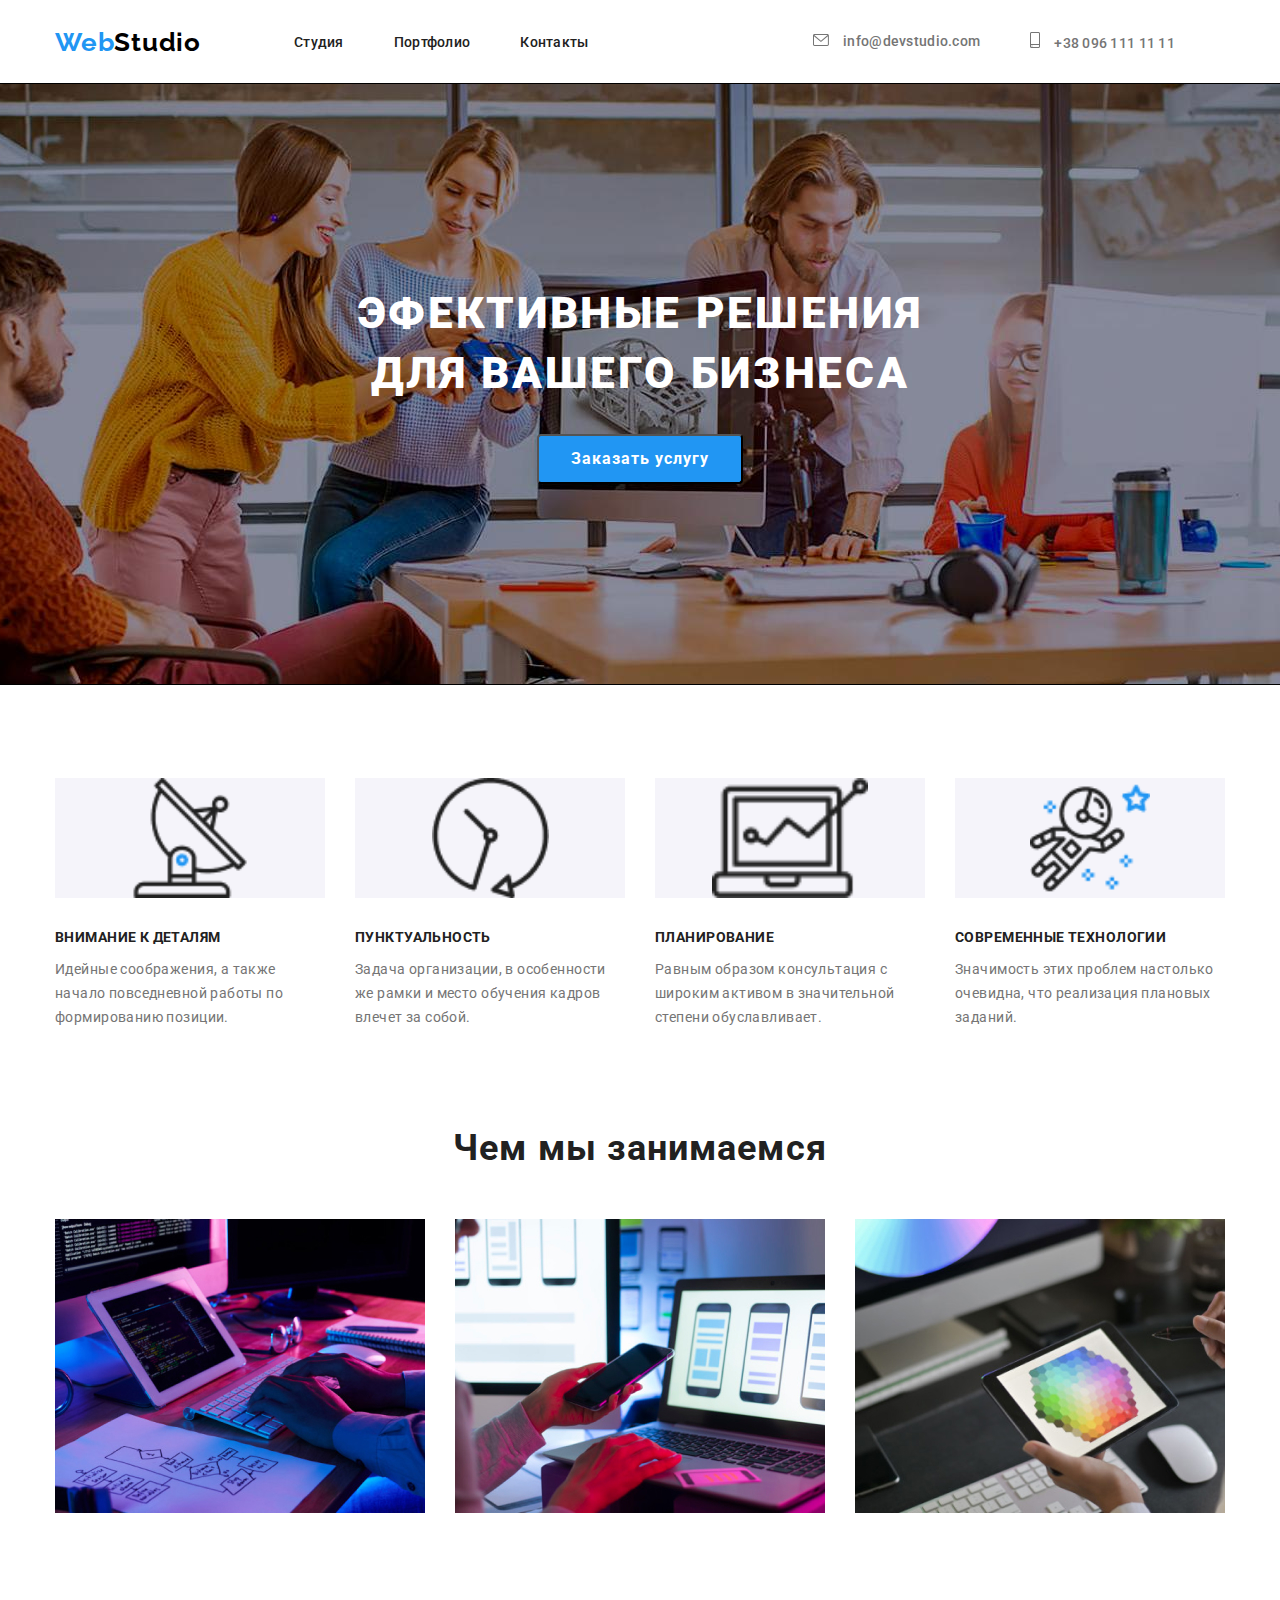
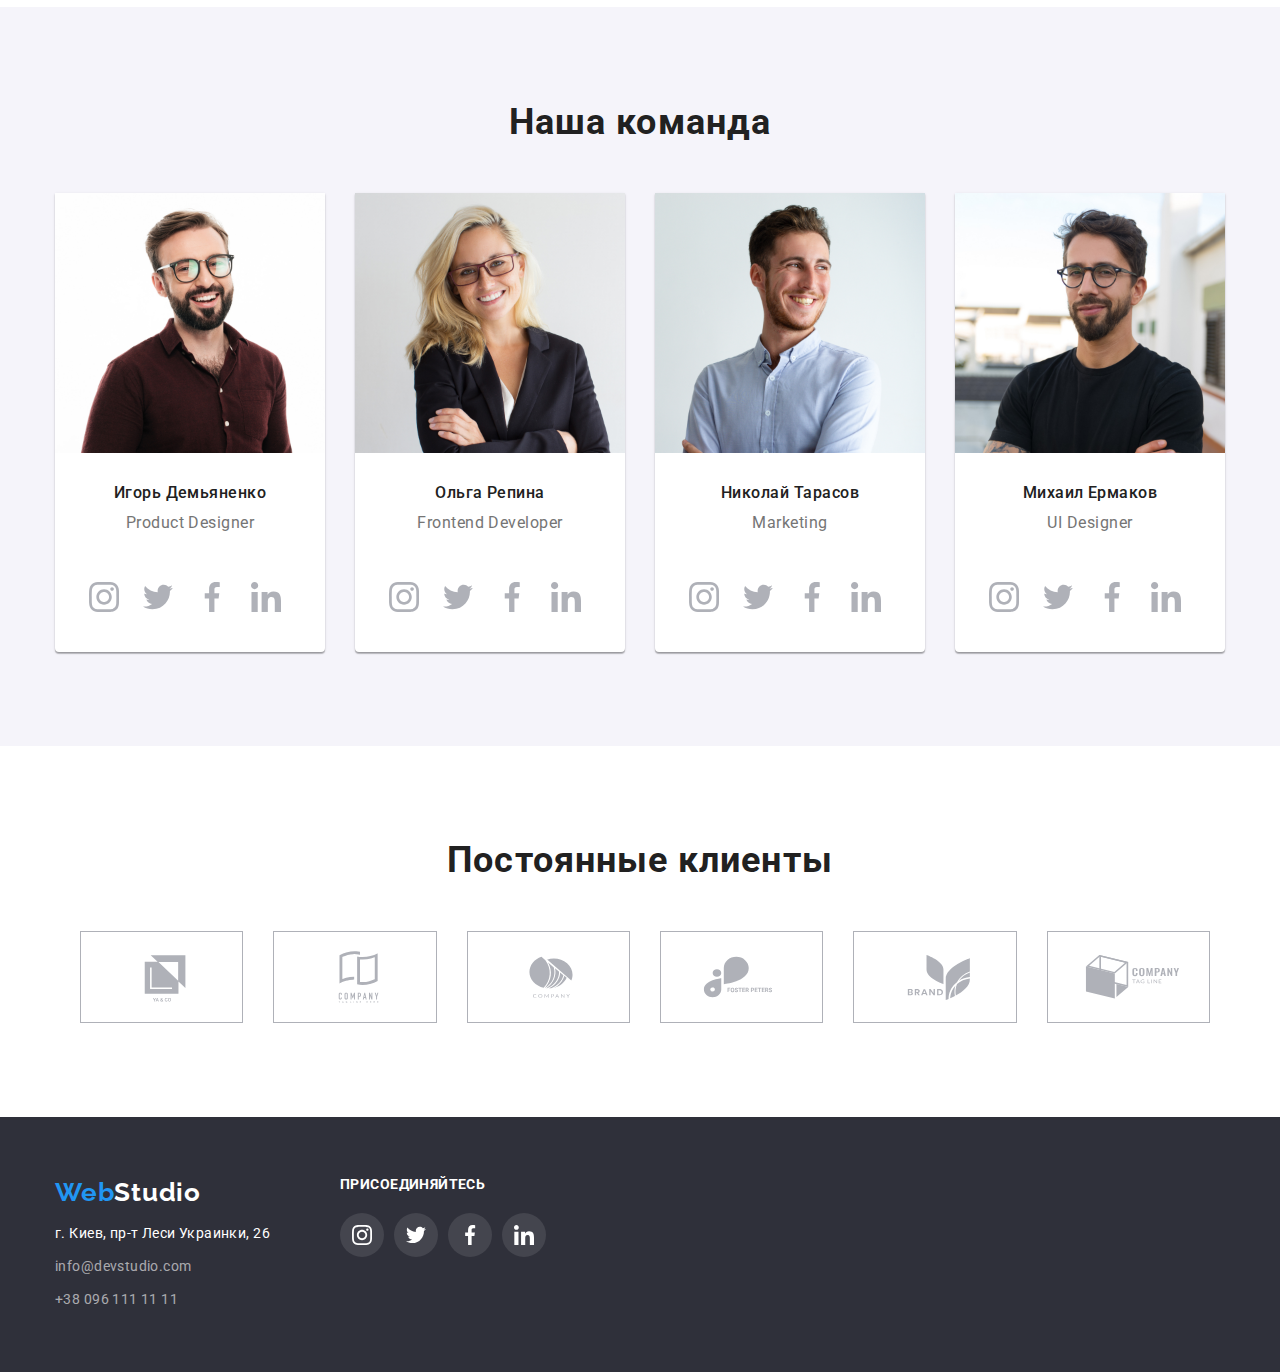
==== commit 0e8ce946: "ссылки" ====
--- a/index.html
+++ b/index.html
@@ -303,16 +303,68 @@
       <section class="section-regular-customers">
         <div class="container-regular-customers">
         <h2 class="regular-customers">Постоянные клиенты</h2>
-               <ul class="regular-customers-list">
+        <ul class="regular-customers-list">
+          <li class="regular-customers-item">
+            <a class="regular-customers-list-item-a" href="">
+              <svg class="regular-customers-list-item-a-svg">
+                <use href="./image/symbol-defs-clients.svg#icon-Logo-a"></use>
+              </svg>
+            </a>
+          </li>
+          <li class="regular-customers-item">
+            <a class="regular-customers-list-item-a" href="">
+              <svg class="regular-customers-list-item-a-svg">
+                <use href="./image/symbol-defs-clients.svg#icon-Logo-b"></use>
+              </svg>
+            </a>
+          </li>
+          <li class="regular-customers-item">
+            <a class="regular-customers-list-item-a" href="">
+              <svg class="regular-customers-list-item-a-svg">
+                <use href="./image/symbol-defs-clients.svg#icon-Logo-c"></use>
+              </svg>
+            </a>
+          </li>
+          <li class="regular-customers-item">
+            <a class="regular-customers-list-item-a" href="">
+              <svg class="regular-customers-list-item-a-svg">
+                <use href="./image/symbol-defs-clients.svg#icon-Logo-d"></use>
+              </svg>
+            </a>
+          </li>
+          <li class="regular-customers-item">
+            <a class="regular-customers-list-item-a" href="">
+              <svg class="regular-customers-list-item-a-svg">
+                <use href="./image/symbol-defs-clients.svg#icon-Logo-e"></use>
+              </svg>
+            </a>
+          </li>
+          <li class="regular-customers-item">
+            <a class="regular-customers-list-item-a" href="">
+              <svg class="regular-customers-list-item-a-svg">
+                <use href="./image/symbol-defs-clients.svg#icon-Logo-f"></use>
+              </svg>
+            </a>
+          </li>
+        </ul>
+               <!-- <ul class="regular-customers-list">
           <li class="regular-customers-item">
             <!-- <a class="regular-customers-a" 
             <svg class="regular-customers-a-svg">
               <use href="./image/symbol-defs-clients.svg#icon-Logo-a"></use>
+
             </svg>></a> -->
+            <!-- <button class="regular-customers-buttom">
+              <svg class="regular-customers-svg">
+                <use href="./image/symbol-defs-clients.svg#icon-Logo-a">
+                </use>
+              </svg>
+            </button>
+          </li>
+          <li class="regular-customers-item">
             <button class="regular-customers-buttom">
               <svg class="regular-customers-svg">
-                <use href="./image/symbol-defs-clients.svg#icon-Logo-a">
-
+                <use href="./image/symbol-defs-clients.svg#icon-Logo-b">
                 </use>
               </svg>
             </button>
@@ -320,8 +372,7 @@
           <li class="regular-customers-item">
             <button class="regular-customers-buttom">
               <svg class="regular-customers-svg">
-                <use href="./image/symbol-defs-clients.svg#icon-Logo-b">
-
+                <use href="./image/symbol-defs-clients.svg#icon-Logo-c">
                 </use>
               </svg>
             </button>
@@ -329,8 +380,7 @@
           <li class="regular-customers-item">
             <button class="regular-customers-buttom">
               <svg class="regular-customers-svg">
-                <use href="./image/symbol-defs-clients.svg#icon-Logo-c">
-
+                <use href="./image/symbol-defs-clients.svg#icon-Logo-d">
                 </use>
               </svg>
             </button>
@@ -338,8 +388,7 @@
           <li class="regular-customers-item">
             <button class="regular-customers-buttom">
               <svg class="regular-customers-svg">
-                <use href="./image/symbol-defs-clients.svg#icon-Logo-d">
-
+                <use href="./image/symbol-defs-clients.svg#icon-Logo-e">
                 </use>
               </svg>
             </button>
@@ -347,22 +396,12 @@
           <li class="regular-customers-item">
             <button class="regular-customers-buttom">
               <svg class="regular-customers-svg">
-                <use href="./image/symbol-defs-clients.svg#icon-Logo-e">
-
-                </use>
-              </svg>
-            </button>
-          </li>
-          <li class="regular-customers-item">
-            <button class="regular-customers-buttom">
-              <svg class="regular-customers-svg">
                 <use href="./image/symbol-defs-clients.svg#icon-Logo-f">
-
-                </use>
-              </svg>
-            </button>
-          </li>
-        </ul>
+                </use>
+              </svg>
+            </button>
+          </li>
+        </ul>  -->
         </div>
       </section>
     </main>
@@ -394,6 +433,36 @@
       <div class="social-network ">
         <h2 class="social-network-h2">присоединяйтесь</h2>
         <ul class="social-network-list">
+          <li class="social-network-list-item">
+            <a class="social-network-list-item-a" href="">
+              <svg class="social-network-list-item-svg">
+                <use href="./image/symbol-defs-social-network-dark.svg#icon-instagram"></use>
+              </svg>
+            </a>
+          </li>
+          <li class="social-network-list-item">
+            <a class="social-network-list-item-a" href="">
+              <svg class="social-network-list-item-svg">
+                <use href="./image/symbol-defs-social-network-dark.svg#icon-twitter"></use>
+              </svg>
+            </a>
+          </li>
+          <li class="social-network-list-item">
+            <a class="social-network-list-item-a" href="">
+              <svg class="social-network-list-item-svg">
+                <use href="./image/symbol-defs-social-network-dark.svg#icon-facebook"></use>
+              </svg>
+            </a>
+          </li>
+          <li class="social-network-list-item">
+            <a class="social-network-list-item-a" href="">
+              <svg class="social-network-list-item-svg">
+                <use href="./image/symbol-defs-social-network-dark.svg#icon-linkedin"></use>
+              </svg>
+            </a>
+          </li>
+        </ul>
+        <!-- <ul class="social-network-list">
           <li class="social-network-iten">
             <button class="social-network-button">
               <svg class="social-network-svg" >
@@ -422,7 +491,7 @@
               </svg>
             </button>
           </li>
-        </ul>
+        </ul> -->
       </div>
     </div> </footer>
   </body>
--- a/CSS/nain.css
+++ b/CSS/nain.css
@@ -580,10 +580,39 @@
 .regular-customers-a{
   border: 1px solid var(--color-of-the-costumers);
 }
+.regular-customers-list-item-a :hover{
+  border-color: var(--accent-color);
+  fill: var(--accent-color);
+}
 .regular-customers-a-svg{
   padding: 16px 32px;
-
-}
+}
+.regular-customers-list-item-a-svg{
+  width: 106px;
+  height: 60px;
+  fill: var(--color-sprite);
+  margin: 16px 32px;
+}
+.regular-customers-item{
+      width: 170px;
+    height: 92px;
+    padding: 0px;
+    border: 1px solid var(--color-of-the-costumers);
+    background-color: var(--background-cilir);
+}
+.regular-customers-item :hover{
+  border-color: var(--accent-color);
+}
+.regular-customers-list :hover{
+  border-color: var(--accent-color);
+}
+/* .regular-customers-list-item-a{
+  width: 170px;
+  height: 92px;
+  padding: 0px;
+  border: 1px solid var(--color-of-the-costumers);
+  background-color: var(--background-cilir);
+} */
 .regular-customers-buttom{
   width: 170px;
   height: 92px;
@@ -912,19 +941,17 @@
  }
 .social-network-button{
   padding: 0;
-  /* width: 44px;
-  height: 44px; */
-  border-radius: 50%;
+   border-radius: 50%;
   background: rgba(255, 255, 255, 0.1);
   
 }
-.social-network-button :hover{
+/* .social-network-button :hover{
   background-color: var(--accent-color);
   width: 44px;
   height: 44px;
   border-radius: 50%;
   fill: white;
-}
+} */
 /* .social-network-button :last-child{
 margin-right: 0px;
 } */
@@ -936,5 +963,31 @@
   height: 44px;
   fill: white;
 }
-
-}+.social-network-list-item{
+  width: 44px;  
+  height: 44px;
+  fill: var(--background-cilir);
+  background-color:rgba(255, 255, 255, 0.1);
+  border-radius: 50%;
+  margin-right: 10px;
+}
+
+.social-network-list-item :last-child{
+  margin-right: 0px;
+}
+.social-network-list-item-svg{
+  width: 20px;
+  height: 20px;
+  margin: 12px;
+  fill: var(--background-cilir);
+}
+.social-network-list-item :hover,
+.social-network-list-item :focus{
+  background-color: var(--accent-color);
+  fill: var(--background-cilir);
+ }
+ .social-network-list-item-a :hover{
+  background-color: var(--accent-color);
+  fill: var(--background-cilir); 
+ }
+ 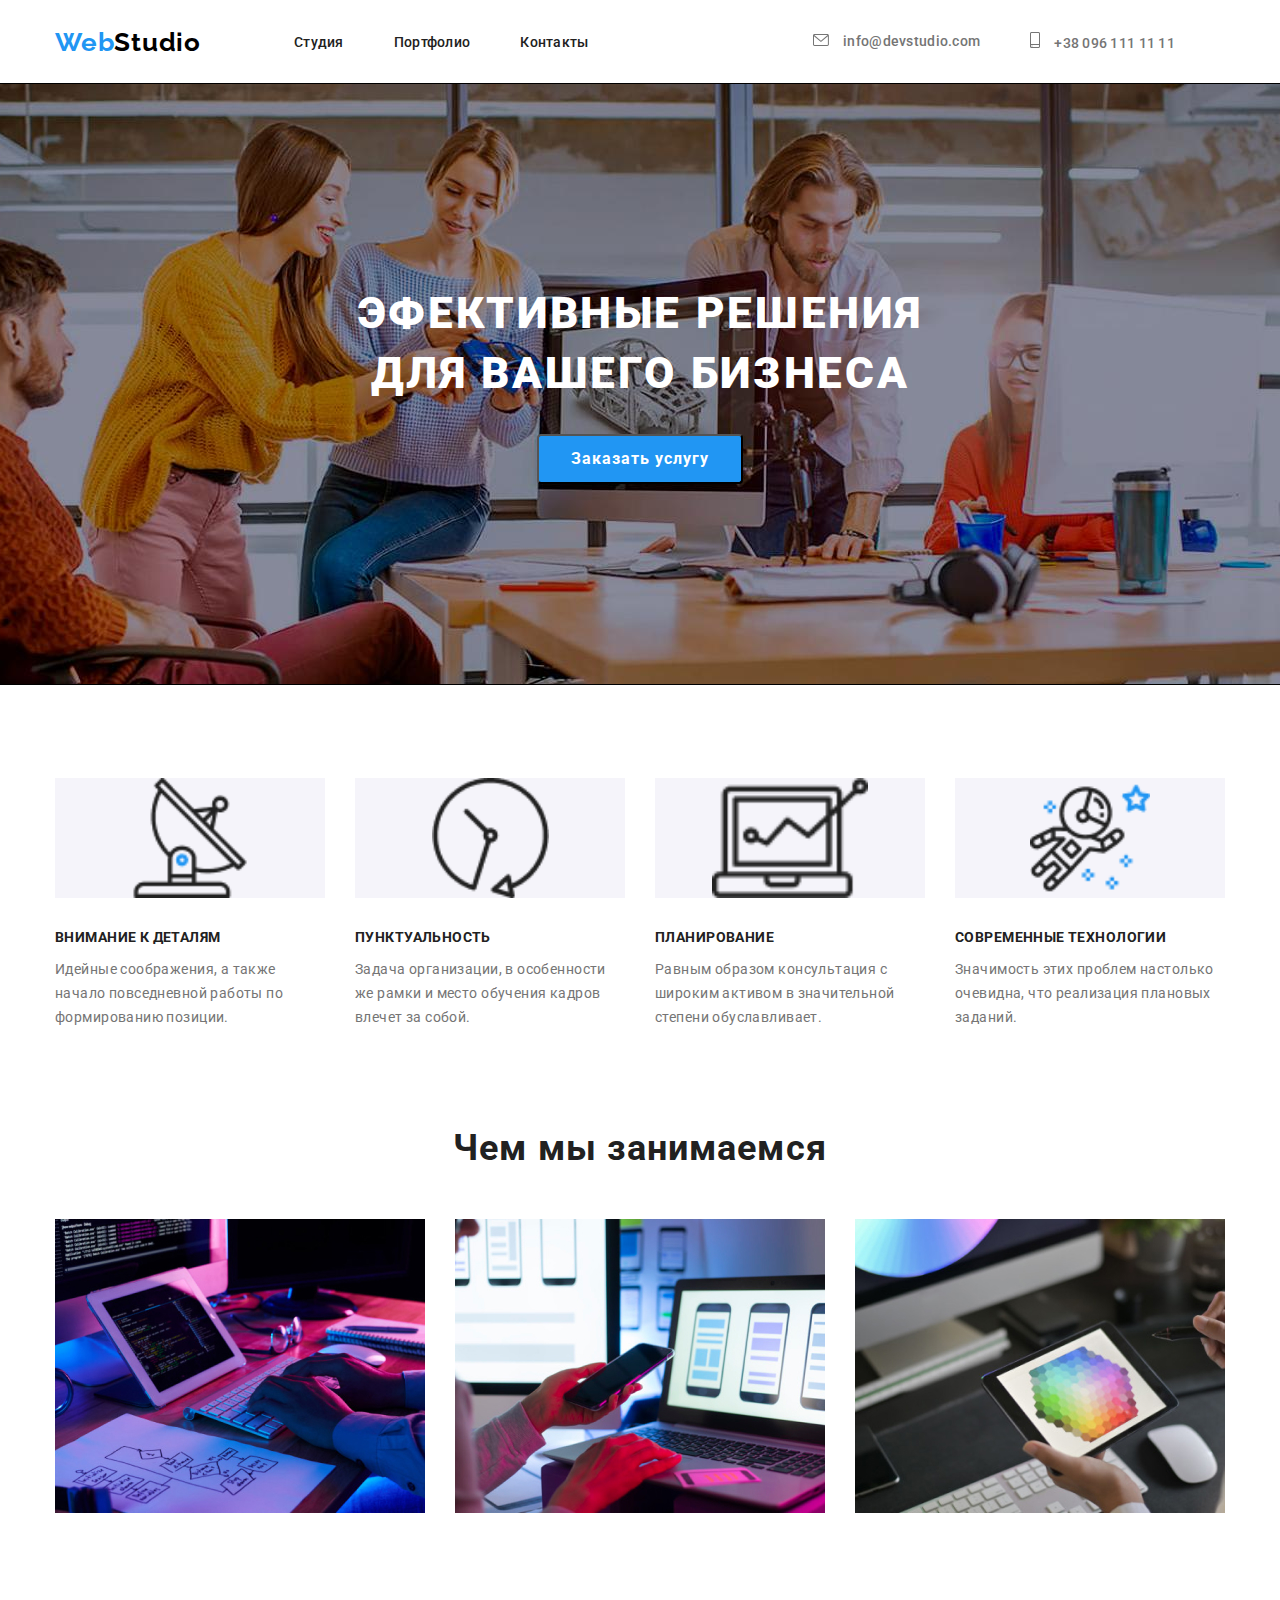
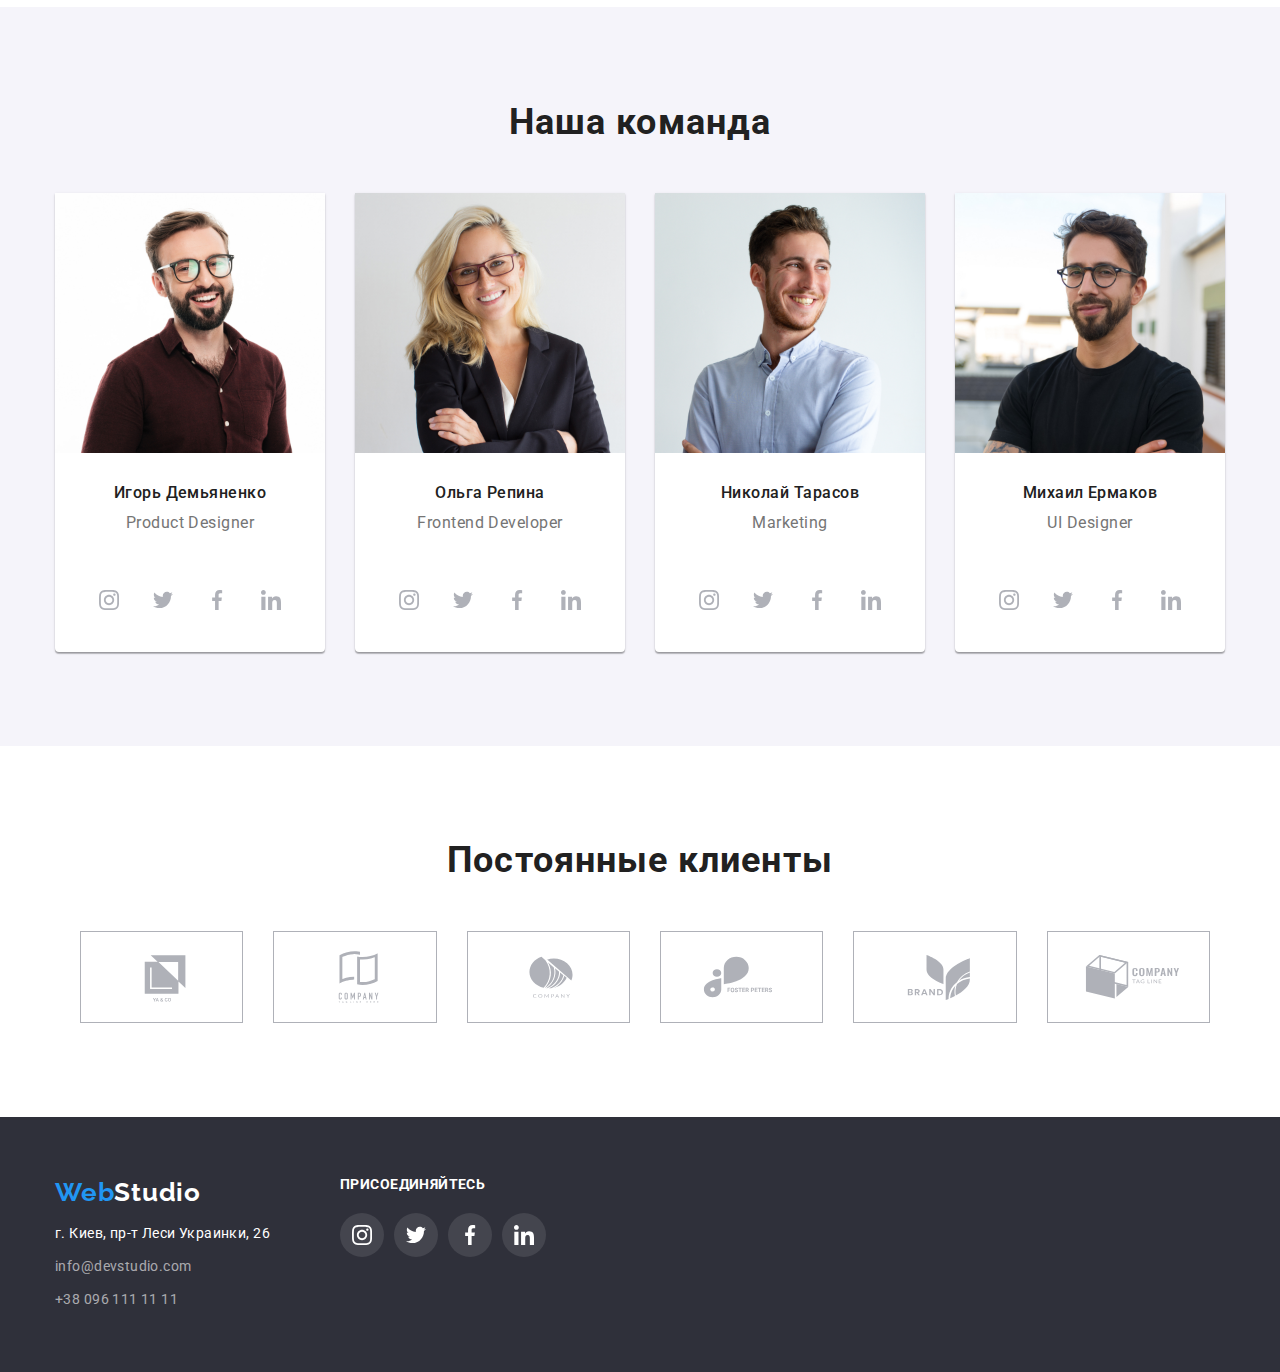
==== commit 656861ef: "переделка" ====
--- a/index.html
+++ b/index.html
@@ -157,7 +157,35 @@
               </div>
               <div class="kontakt-comand">
                 <ul class="kontakt-comand-list">
-                  <li><button class="kontakt-comand-button" type="button">
+                  <li class="kontakt-comand-list-item">
+                    <a class="kontakt-comand-list-item-a" target="blanc" rel="noopener nofollow" href="https://www.instagram.com/?hl=ru">
+                      <svg class="kontakt-comand-list-item-a-svg">
+                        <use href="./image/symbol-defs-kontakts.svg#icon-instagram"></use>
+                      </svg>
+                    </a>
+                  </li>
+                  <li class="kontakt-comand-list-item">
+                    <a class="kontakt-comand-list-item-a" target="blanc" rel="noopener nofollow" href="https://twitter.com/?lang=ru">
+                      <svg class="kontakt-comand-list-item-a-svg">
+                        <use href="./image/symbol-defs-kontakts.svg#icon-twitter"></use>
+                      </svg>
+                    </a>
+                  </li>
+                  <li class="kontakt-comand-list-item">
+                    <a class="kontakt-comand-list-item-a" target="blanc" rel="noopener nofollow" href="https://www.facebook.com/">
+                      <svg class="kontakt-comand-list-item-a-svg">
+                        <use href="./image/symbol-defs-kontakts.svg#icon-facebook"></use>
+                      </svg>
+                    </a>
+                  </li>
+                  <li class="kontakt-comand-list-item">
+                    <a class="kontakt-comand-list-item-a" target="blanc" rel="noopener nofollow" href="https://ru.linkedin.com/">
+                      <svg class="kontakt-comand-list-item-a-svg">
+                        <use href="./image/symbol-defs-kontakts.svg#icon-linkedin"></use>
+                      </svg>
+                    </a>
+                  </li>
+                  <!-- <li><button class="kontakt-comand-button" type="button">
                     <svg class="button-svg">
                     <use href="./image/symbol-defs-kontakts.svg#icon-instagram"></use>
                     </svg>
@@ -176,7 +204,7 @@
                                       <svg class="button-svg">
                       <use href="./image/symbol-defs-kontakts.svg#icon-linkedin"></use>
                     </svg  >
-                  </button></li>
+                  </button></li> -->
                 </ul>
                               </div>
             </li>
@@ -195,26 +223,34 @@
               <div class="kontakt-comand">
                 <div class="kontakt-comand">
                   <ul class="kontakt-comand-list">
-                    <li><button class="kontakt-comand-button" type="button">
-                      <svg class="button-svg">
-                      <use href="./image/symbol-defs-kontakts.svg#icon-instagram"></use>
-                      </svg>
-                    </button></li>
-                    <li><button class="kontakt-comand-button">
-                      <svg class="button-svg">
-                        <use href="./image/symbol-defs-kontakts.svg#icon-twitter"></use>
-                      </svg>
-                    </button></li>
-                    <li><button class="kontakt-comand-button">
-                      <svg class="button-svg">
-                        <use href="./image/symbol-defs-kontakts.svg#icon-facebook"></use>
-                      </svg>
-                    </button></li>
-                    <li><button class="kontakt-comand-button">
-                                        <svg class="button-svg">
-                        <use href="./image/symbol-defs-kontakts.svg#icon-linkedin"></use>
-                      </svg  >
-                    </button></li>
+                    <li class="kontakt-comand-list-item">
+                      <a class="kontakt-comand-list-item-a" target="blanc" rel="noopener nofollow" href="https://www.instagram.com/?hl=ru">
+                        <svg class="kontakt-comand-list-item-a-svg">
+                          <use href="./image/symbol-defs-kontakts.svg#icon-instagram"></use>
+                        </svg>
+                      </a>
+                    </li>
+                    <li class="kontakt-comand-list-item">
+                      <a class="kontakt-comand-list-item-a" target="blanc" rel="noopener nofollow" href="https://twitter.com/?lang=ru">
+                        <svg class="kontakt-comand-list-item-a-svg">
+                          <use href="./image/symbol-defs-kontakts.svg#icon-twitter"></use>
+                        </svg>
+                      </a>
+                    </li>
+                    <li class="kontakt-comand-list-item">
+                      <a class="kontakt-comand-list-item-a" target="blanc" rel="noopener nofollow" href="https://www.facebook.com/">
+                        <svg class="kontakt-comand-list-item-a-svg">
+                          <use href="./image/symbol-defs-kontakts.svg#icon-facebook"></use>
+                        </svg>
+                      </a>
+                    </li>
+                    <li class="kontakt-comand-list-item">
+                      <a class="kontakt-comand-list-item-a" target="blanc" rel="noopener nofollow" href="https://ru.linkedin.com/">
+                        <svg class="kontakt-comand-list-item-a-svg">
+                          <use href="./image/symbol-defs-kontakts.svg#icon-linkedin"></use>
+                        </svg>
+                      </a>
+                    </li>
                   </ul>
                                 </div>
               </div>
@@ -234,26 +270,34 @@
               <div class="kontakt-comand">
                 <div class="kontakt-comand">
                   <ul class="kontakt-comand-list">
-                    <li><button class="kontakt-comand-button" type="button">
-                      <svg class="button-svg">
-                      <use href="./image/symbol-defs-kontakts.svg#icon-instagram"></use>
-                      </svg>
-                    </button></li>
-                    <li><button class="kontakt-comand-button">
-                      <svg class="button-svg">
-                        <use href="./image/symbol-defs-kontakts.svg#icon-twitter"></use>
-                      </svg>
-                    </button></li>
-                    <li><button class="kontakt-comand-button">
-                      <svg class="button-svg">
-                        <use href="./image/symbol-defs-kontakts.svg#icon-facebook"></use>
-                      </svg>
-                    </button></li>
-                    <li><button class="kontakt-comand-button">
-                                        <svg class="button-svg">
-                        <use href="./image/symbol-defs-kontakts.svg#icon-linkedin"></use>
-                      </svg  >
-                    </button></li>
+                    <li class="kontakt-comand-list-item">
+                      <a class="kontakt-comand-list-item-a" target="blanc" rel="noopener nofollow" href="https://www.instagram.com/?hl=ru">
+                        <svg class="kontakt-comand-list-item-a-svg">
+                          <use href="./image/symbol-defs-kontakts.svg#icon-instagram"></use>
+                        </svg>
+                      </a>
+                    </li>
+                    <li class="kontakt-comand-list-item">
+                      <a class="kontakt-comand-list-item-a" target="blanc" rel="noopener nofollow" href="https://twitter.com/?lang=ru">
+                        <svg class="kontakt-comand-list-item-a-svg">
+                          <use href="./image/symbol-defs-kontakts.svg#icon-twitter"></use>
+                        </svg>
+                      </a>
+                    </li>
+                    <li class="kontakt-comand-list-item">
+                      <a class="kontakt-comand-list-item-a" target="blanc" rel="noopener nofollow" href="https://www.facebook.com/">
+                        <svg class="kontakt-comand-list-item-a-svg">
+                          <use href="./image/symbol-defs-kontakts.svg#icon-facebook"></use>
+                        </svg>
+                      </a>
+                    </li>
+                    <li class="kontakt-comand-list-item">
+                      <a class="kontakt-comand-list-item-a" target="blanc" rel="noopener nofollow" href="https://ru.linkedin.com/">
+                        <svg class="kontakt-comand-list-item-a-svg">
+                          <use href="./image/symbol-defs-kontakts.svg#icon-linkedin"></use>
+                        </svg>
+                      </a>
+                    </li>
                   </ul>
                                 </div>
               </div>
@@ -273,26 +317,34 @@
               <div class="kontakt-comand">
                 <div class="kontakt-comand">
                   <ul class="kontakt-comand-list">
-                    <li><button class="kontakt-comand-button" type="button">
-                      <svg class="button-svg">
-                      <use href="./image/symbol-defs-kontakts.svg#icon-instagram"></use>
-                      </svg>
-                    </button></li>
-                    <li><button class="kontakt-comand-button">
-                      <svg class="button-svg">
-                        <use href="./image/symbol-defs-kontakts.svg#icon-twitter"></use>
-                      </svg>
-                    </button></li>
-                    <li><button class="kontakt-comand-button">
-                      <svg class="button-svg">
-                        <use href="./image/symbol-defs-kontakts.svg#icon-facebook"></use>
-                      </svg>
-                    </button></li>
-                    <li><button class="kontakt-comand-button">
-                                        <svg class="button-svg">
-                        <use href="./image/symbol-defs-kontakts.svg#icon-linkedin"></use>
-                      </svg  >
-                    </button></li>
+                    <li class="kontakt-comand-list-item">
+                      <a class="kontakt-comand-list-item-a" target="blanc" rel="noopener nofollow" href="https://www.instagram.com/?hl=ru">
+                        <svg class="kontakt-comand-list-item-a-svg">
+                          <use href="./image/symbol-defs-kontakts.svg#icon-instagram"></use>
+                        </svg>
+                      </a>
+                    </li>
+                    <li class="kontakt-comand-list-item">
+                      <a class="kontakt-comand-list-item-a" target="blanc" rel="noopener nofollow" href="https://twitter.com/?lang=ru">
+                        <svg class="kontakt-comand-list-item-a-svg">
+                          <use href="./image/symbol-defs-kontakts.svg#icon-twitter"></use>
+                        </svg>
+                      </a>
+                    </li>
+                    <li class="kontakt-comand-list-item">
+                      <a class="kontakt-comand-list-item-a" target="blanc" rel="noopener nofollow" href="https://www.facebook.com/">
+                        <svg class="kontakt-comand-list-item-a-svg">
+                          <use href="./image/symbol-defs-kontakts.svg#icon-facebook"></use>
+                        </svg>
+                      </a>
+                    </li>
+                    <li class="kontakt-comand-list-item">
+                      <a class="kontakt-comand-list-item-a" target="blanc" rel="noopener nofollow" href="https://ru.linkedin.com/">
+                        <svg class="kontakt-comand-list-item-a-svg">
+                          <use href="./image/symbol-defs-kontakts.svg#icon-linkedin"></use>
+                        </svg>
+                      </a>
+                    </li>
                   </ul>
                                 </div>
               </div>
@@ -434,28 +486,28 @@
         <h2 class="social-network-h2">присоединяйтесь</h2>
         <ul class="social-network-list">
           <li class="social-network-list-item">
-            <a class="social-network-list-item-a" href="">
+            <a class="social-network-list-item-a" target="blanc" rel="noopener nofollow" href="https://www.instagram.com/?hl=ru">
               <svg class="social-network-list-item-svg">
                 <use href="./image/symbol-defs-social-network-dark.svg#icon-instagram"></use>
               </svg>
             </a>
           </li>
           <li class="social-network-list-item">
-            <a class="social-network-list-item-a" href="">
+            <a class="social-network-list-item-a" target="blanc" rel="noopener nofollow" href="https://twitter.com/?lang=ru">
               <svg class="social-network-list-item-svg">
                 <use href="./image/symbol-defs-social-network-dark.svg#icon-twitter"></use>
               </svg>
             </a>
           </li>
           <li class="social-network-list-item">
-            <a class="social-network-list-item-a" href="">
+            <a class="social-network-list-item-a" target="blanc" rel="noopener nofollow" href="https://www.facebook.com/">
               <svg class="social-network-list-item-svg">
                 <use href="./image/symbol-defs-social-network-dark.svg#icon-facebook"></use>
               </svg>
             </a>
           </li>
           <li class="social-network-list-item">
-            <a class="social-network-list-item-a" href="">
+            <a class="social-network-list-item-a" target="blanc" rel="noopener nofollow" href="https://ru.linkedin.com/">
               <svg class="social-network-list-item-svg">
                 <use href="./image/symbol-defs-social-network-dark.svg#icon-linkedin"></use>
               </svg>
--- a/CSS/nain.css
+++ b/CSS/nain.css
@@ -875,7 +875,6 @@
   /* display: flex; */
     margin-top: 16px;
   margin-bottom: 30px;
-
 }
 .kontakt-comand-list{
   display: flex;
@@ -883,7 +882,31 @@
   padding: 0px;
   /* border: none; */
     }
-  .kontakt-comand-button{
+    .kontakt-comand-list-item{
+      padding: 0px;
+    border: none;
+    border-radius: 50%;
+    margin-right: 10px;
+        width: 44px;
+    height: 44px;
+    justify-content: center;
+    background-color:var(--background-cilir) ;
+    }
+    .kontakt-comand-list-item :hover{
+      background-color: var(--accent-color);
+      fill: var(--background-cilir);
+    }
+    .kontakt-comand-list-item:last-child{
+      margin-right: 0px;
+    }
+    .kontakt-comand-list-item-a-svg{
+      fill: var(--color-of-the-costumers);
+      width: 20px;
+      height: 20px;
+      margin: 12px;
+
+    }
+  /* .kontakt-comand-button{
     padding: 0px;
     border: none;
     border-radius: 50%;
@@ -892,7 +915,7 @@
     height: 44px;
     justify-content: center;
     background-color:var(--background-cilir) ;
-  }
+  } */
   
   
   .kontakt-comand-button :hover{
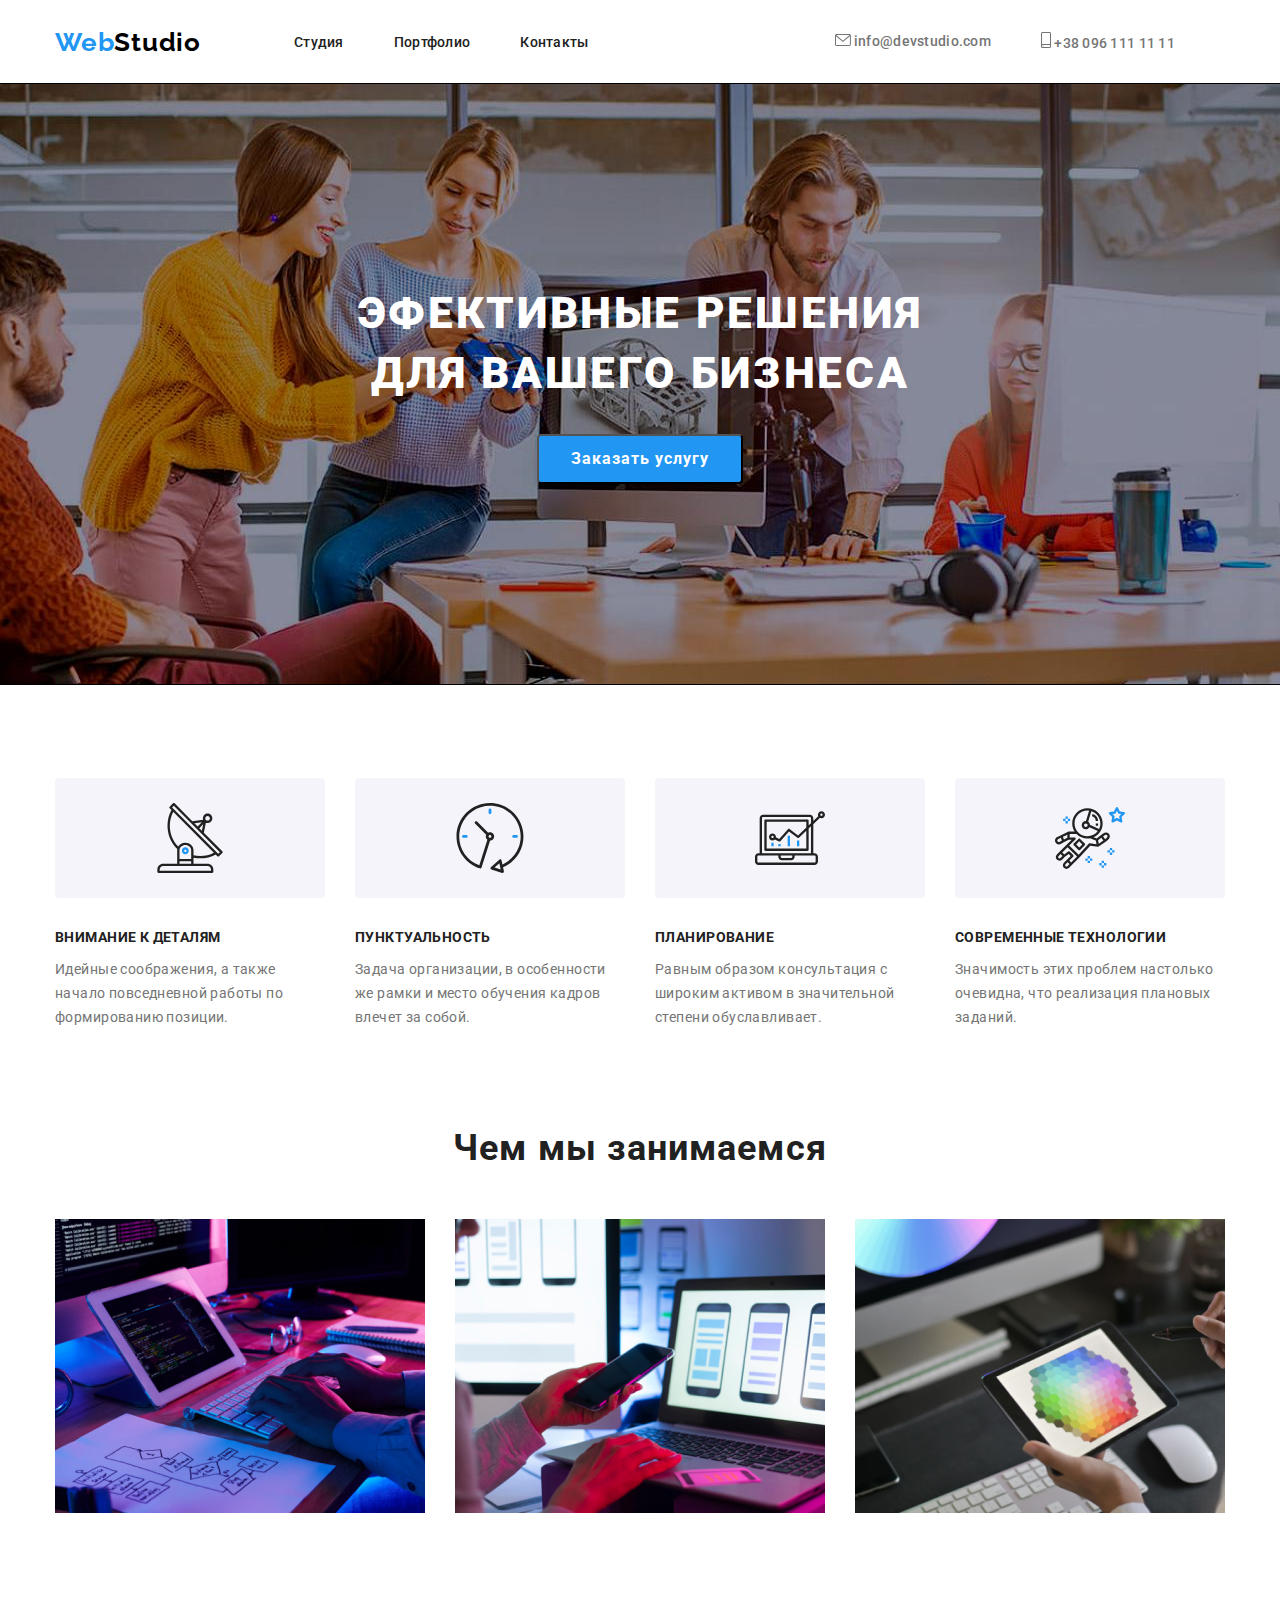
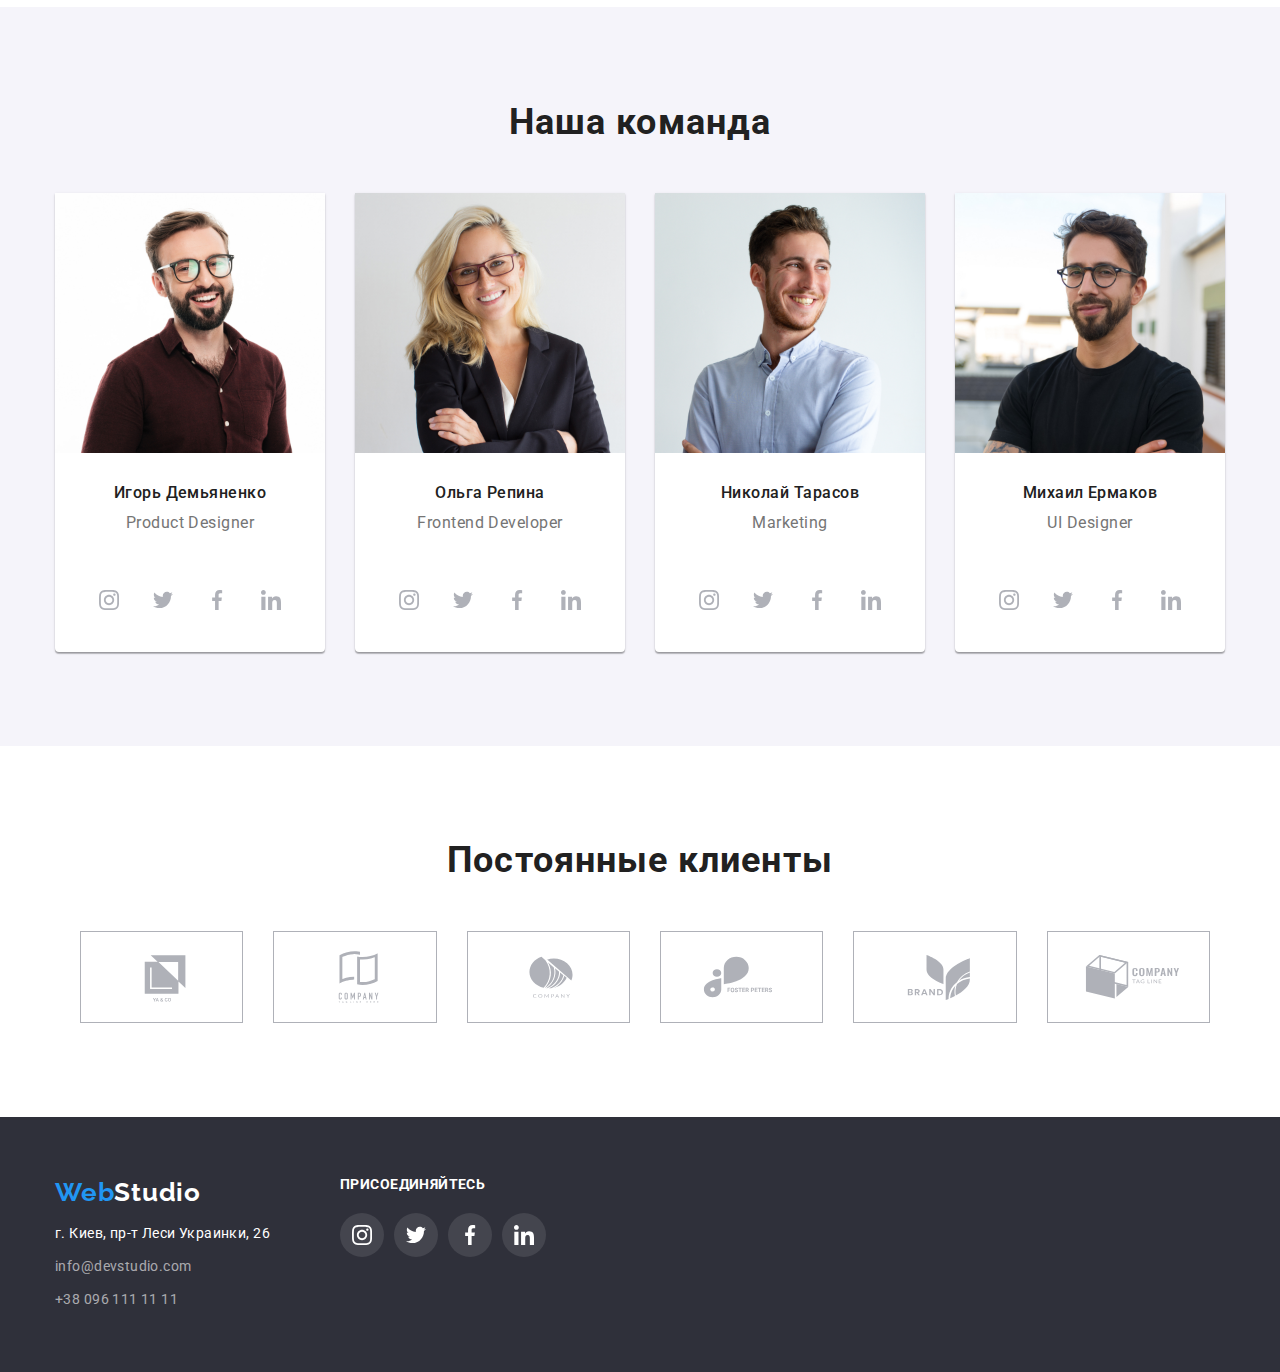
==== commit 1585477b: "Доработка" ====
--- a/index.html
+++ b/index.html
@@ -37,17 +37,19 @@
           <ul class="contakts list">
             <div class="mail-phone">
             <li class="contakt">
-              <svg class="head-svg-mail">
-                <use href="./image/symbol-defs-phone-mail.svg#icon-envelope"></use>
-              </svg>
               <a  href="info@devstudio.com">
+                <svg class="head-svg-mail">
+                  <use href="./image/symbol-defs-phone-mail.svg#icon-envelope"></use>
+                </svg>
                 info@devstudio.com</a>
             </li></div>
-            <div class="mail-phone"><li class="contakt">
-              <svg class="head-svg-phone">
-                <use href="./image/symbol-defs-phone-mail.svg#icon-smartphone"></use>
-              </svg>
-              <a href=":tel:+380961111111">+38 096 111 11 11</a>
+            <div class="mail-phone">
+              <li class="contakt">
+              <a href=":tel:+380961111111">
+                <svg class="head-svg-phone">
+                  <use href="./image/symbol-defs-phone-mail.svg#icon-smartphone"></use>
+                </svg>
+                +38 096 111 11 11</a>
             </li></div>
           </ul>
         </nav>
@@ -73,6 +75,11 @@
           <!--скрыть заголовок-->
           <ul class="Benefits-list list">
             <li class="list-benefits">
+              <div class="benefits-list-div">
+                <svg class="benefits-list-div-svg">
+                  <use href="./image/symbol-defs-best.svg#icon-antenna" ></use>
+                </svg>
+              </div>
               <h3 class="title">Внимание к деталям</h3>
               <p class="benefits-clarification">
                 Идейные соображения, а также начало повседневной работы по
@@ -80,6 +87,11 @@
               </p>
             </li>
             <li class="list-benefits">
+              <div class="benefits-list-div">
+                <svg class="benefits-list-div-svg">
+                  <use href="./image/symbol-defs-best.svg#icon-clock" ></use>
+                </svg>
+              </div>
               <h3 class="title">Пунктуальность</h3>
               <p class="benefits-clarification">
                 Задача организации, в особенности же рамки и место обучения
@@ -87,6 +99,11 @@
               </p>
             </li>
             <li class="list-benefits">
+              <div class="benefits-list-div">
+                <svg class="benefits-list-div-svg">
+                  <use href="./image/symbol-defs-best.svg#icon-diagram" ></use>
+                </svg>
+              </div>
               <h3 class="title">Планирование</h3>
               <p class="benefits-clarification">
                 Равным образом консультация с широким активом в значительной
@@ -94,6 +111,11 @@
               </p>
             </li>
             <li class="list-benefits">
+              <div class="benefits-list-div">
+                <svg class="benefits-list-div-svg">
+                  <use href="./image/symbol-defs-best.svg#icon-astronaut" ></use>
+                </svg>
+              </div>
               <h3 class="title">Современные технологии</h3>
               <p class="benefits-clarification">
                 Значимость этих проблем настолько очевидна, что реализация
--- a/CSS/nain.css
+++ b/CSS/nain.css
@@ -9,6 +9,7 @@
   --color-command-post: #757575;
   --color-of-the-costumers: #AFB1B8 ;
   --color-sprite: #afb1b8;
+  --backgroun-color-images: #F5F4FA; ;
 }
 *,
 *::before,
@@ -225,21 +226,27 @@
 .head-svg-mail{
   width: 16px;
   height: 12px;
+  }
+  .contakts list{
     fill: var(--color-command-post);
-    margin-right: 10px;
-}
+  }
 .head-svg-phone{
   width: 10px;
   height: 16px;
-  margin-right: 10px;
-  fill: var(--color-command-post);
-}
-
-
-.contakt :hover{
+  /* margin-right: 10px; */
+ 
+}
+
+.contakt{ 
+  fill: var(--color-command-post)
+ 
+
+}
+
+/* .contakt :hover{
   color: var(--accent-color);
   fill: var(--accent-color);
-}
+} */
 
 .contakts :focus,
 .contakts :hover {
@@ -249,6 +256,11 @@
 .contakts .contakt {
   margin-right: 50px;
 }
+/* .mail-phone :hover,
+.mail-phone .activ{
+  color: var(--accent-color);
+  fill: var(--accent-color); 
+}*/
 .contakts .contakt :last-child {
   margin-right: 0px;
 }
@@ -371,7 +383,19 @@
   margin-right: 0px;
 }
 /****************рисунки**********************/
-.list-benefits::before{
+.benefits-list-div{
+  width: 270px;
+  height: 120px;
+  background-color:var(--backgroun-color-images) ;
+  border-radius: 4px;
+}
+.benefits-list-div-svg{
+  width: 70px;
+  height: 70px;
+  margin: 25px 100px;
+  /* padding: 25px 100px; */
+}
+/* .list-benefits::before{
 content: "";
 display: block;
 background: #F5F4FA;
@@ -392,7 +416,7 @@
 }
 .list-benefits:nth-child(4)::before{
   background-image: url(../image/astronaut\ .png);
-}
+} */
 /*******************************************/
 .title{
   padding-top: 30px;
@@ -881,6 +905,10 @@
   justify-content: center;
   padding: 0px;
   /* border: none; */
+    }
+    .kontakt-comand-list-item-a{
+      display: block;
+      border-radius: 50%;
     }
     .kontakt-comand-list-item{
       padding: 0px;
@@ -1009,8 +1037,13 @@
   background-color: var(--accent-color);
   fill: var(--background-cilir);
  }
- .social-network-list-item-a :hover{
+ .social-network-list-item-a{
+   display: block;
+   border-radius: 50%;
+ }
+ /* .social-network-list-item-a :hover{
+   display: block;
   background-color: var(--accent-color);
   fill: var(--background-cilir); 
  }
- +  */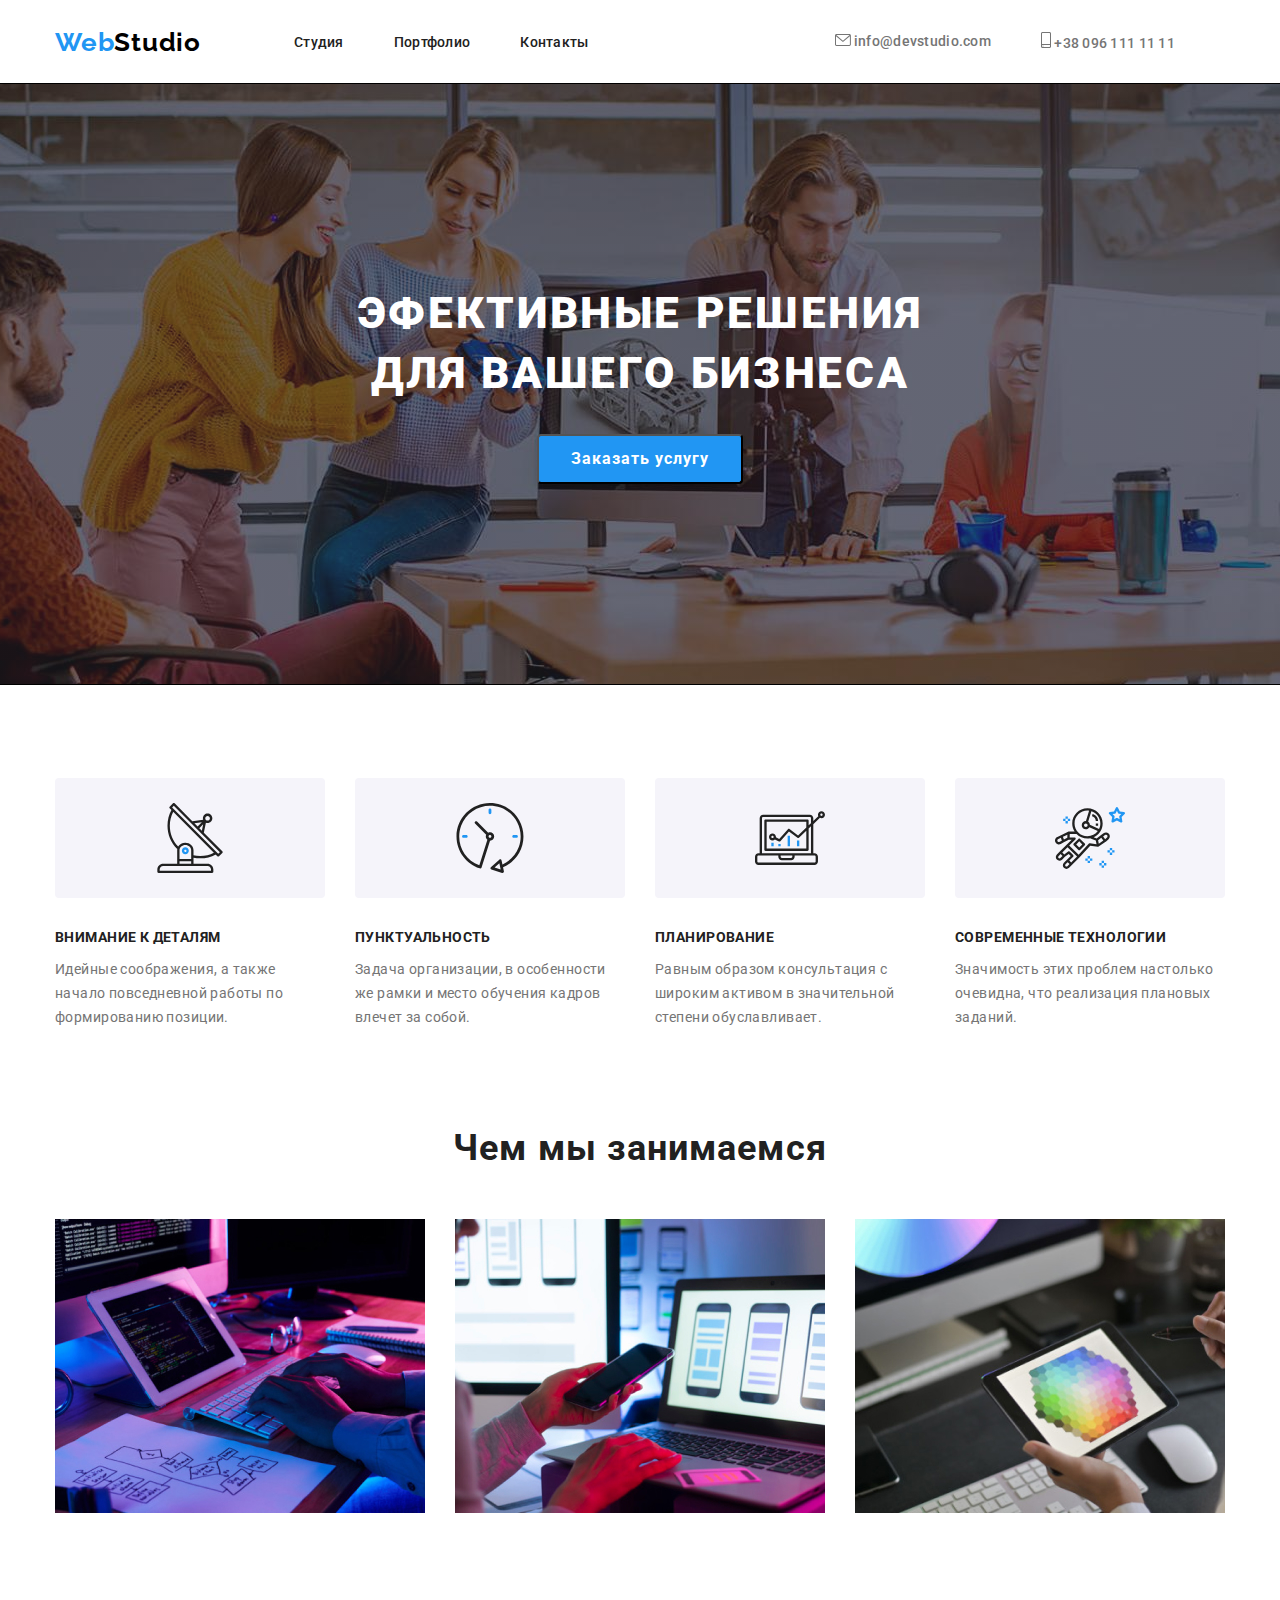
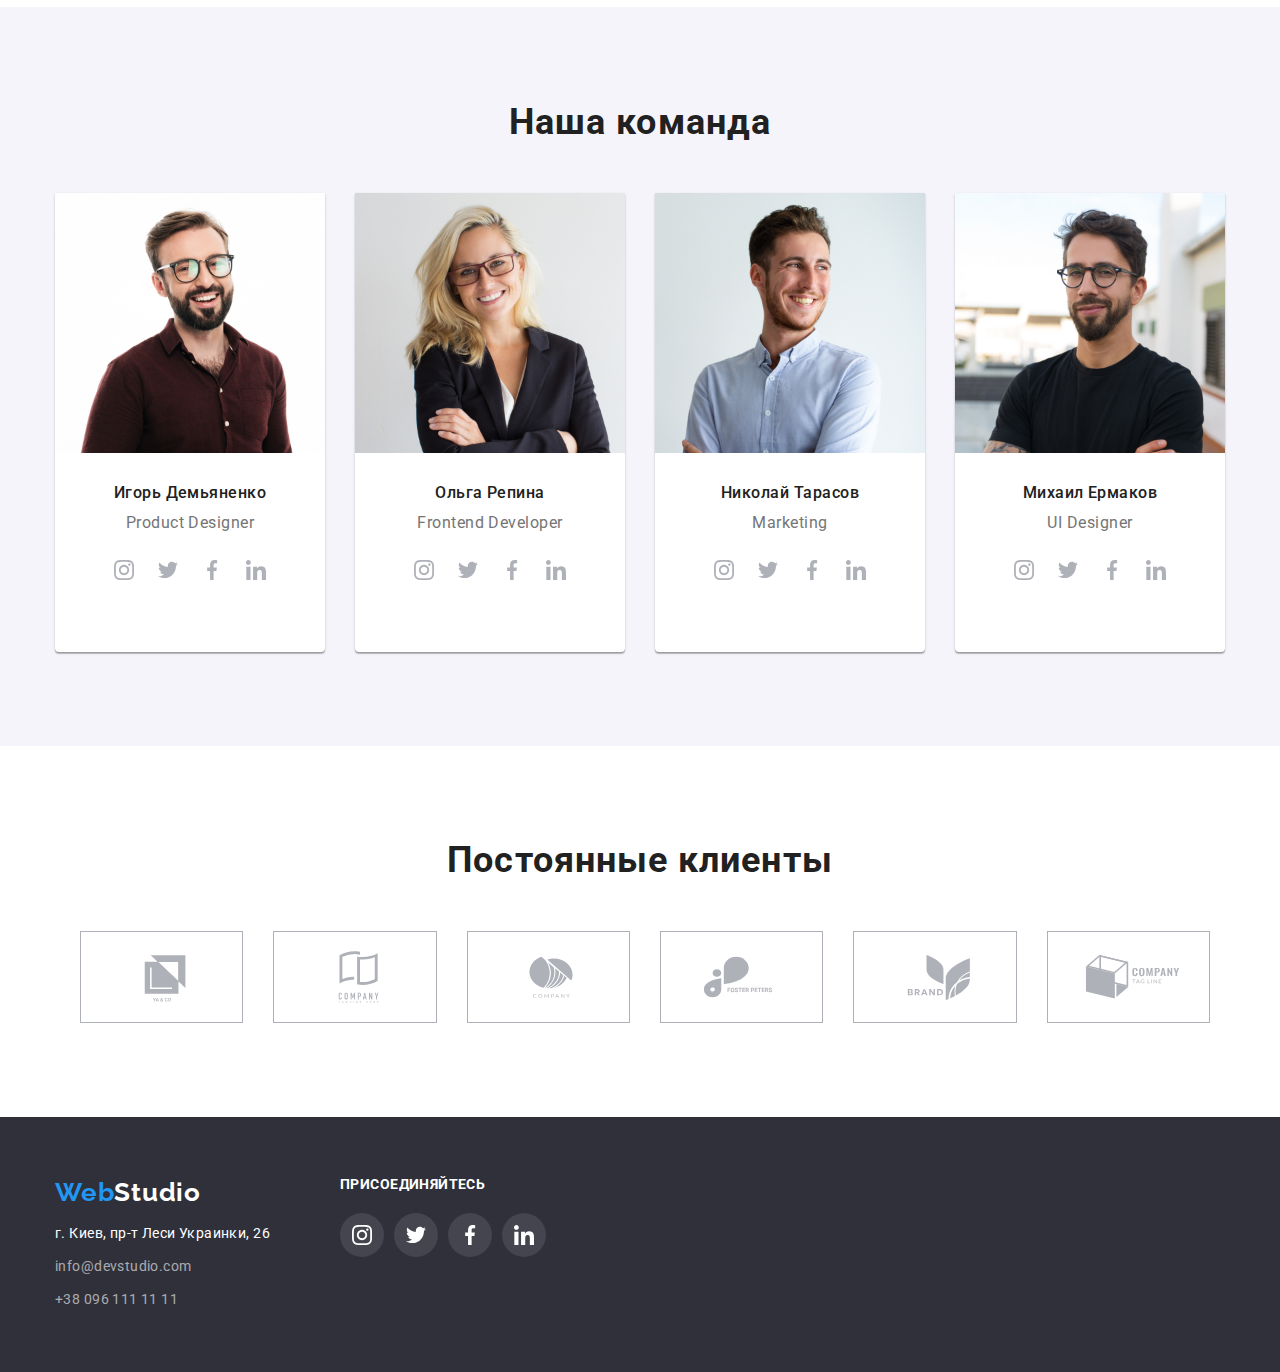
==== commit b79f107c: "Переделка" ====
--- a/index.html
+++ b/index.html
@@ -58,7 +58,7 @@
     <main>
       <!--секция с фоновым рисунком-->
       <div class="section-hero">
-        <section class="name Backraund-image">
+        <section class="name backraund-image">
           <div class="container-name">
             <h1 class="name_title">
               Эфективные решения <br />
@@ -113,7 +113,7 @@
             <li class="list-benefits">
               <div class="benefits-list-div">
                 <svg class="benefits-list-div-svg">
-                  <use href="./image/symbol-defs-best.svg#icon-astronaut" ></use>
+                  <use class="image-top" href="./image/symbol-defs-best.svg#icon-astronaut" ></use>
                 </svg>
               </div>
               <h3 class="title">Современные технологии</h3>
@@ -176,8 +176,6 @@
               <div class="spetifikation-komand">
                 <h3 class="name-command">Игорь Демьяненко</h3>
                 <p lang="en" class="spetikatoon-comand">Product Designer</p>
-              </div>
-              <div class="kontakt-comand">
                 <ul class="kontakt-comand-list">
                   <li class="kontakt-comand-list-item">
                     <a class="kontakt-comand-list-item-a" target="blanc" rel="noopener nofollow" href="https://www.instagram.com/?hl=ru">
@@ -207,29 +205,9 @@
                       </svg>
                     </a>
                   </li>
-                  <!-- <li><button class="kontakt-comand-button" type="button">
-                    <svg class="button-svg">
-                    <use href="./image/symbol-defs-kontakts.svg#icon-instagram"></use>
-                    </svg>
-                  </button></li>
-                  <li><button class="kontakt-comand-button">
-                    <svg class="button-svg">
-                      <use href="./image/symbol-defs-kontakts.svg#icon-twitter"></use>
-                    </svg>
-                  </button></li>
-                  <li><button class="kontakt-comand-button">
-                    <svg class="button-svg">
-                      <use href="./image/symbol-defs-kontakts.svg#icon-facebook"></use>
-                    </svg>
-                  </button></li>
-                  <li><button class="kontakt-comand-button">
-                                      <svg class="button-svg">
-                      <use href="./image/symbol-defs-kontakts.svg#icon-linkedin"></use>
-                    </svg  >
-                  </button></li> -->
-                </ul>
-                              </div>
-            </li>
+                  </ul>
+              </div>
+              </li>
             <li class="comand-info">
               <img
                 class="photo-comand"
@@ -241,42 +219,38 @@
               <div class="spetifikation-komand">
                 <h3 class="name-command">Ольга Репина</h3>
                 <p lang="en" class="spetikatoon-comand">Frontend Developer</p>
-              </div>
-              <div class="kontakt-comand">
-                <div class="kontakt-comand">
-                  <ul class="kontakt-comand-list">
-                    <li class="kontakt-comand-list-item">
-                      <a class="kontakt-comand-list-item-a" target="blanc" rel="noopener nofollow" href="https://www.instagram.com/?hl=ru">
-                        <svg class="kontakt-comand-list-item-a-svg">
-                          <use href="./image/symbol-defs-kontakts.svg#icon-instagram"></use>
-                        </svg>
-                      </a>
-                    </li>
-                    <li class="kontakt-comand-list-item">
-                      <a class="kontakt-comand-list-item-a" target="blanc" rel="noopener nofollow" href="https://twitter.com/?lang=ru">
-                        <svg class="kontakt-comand-list-item-a-svg">
-                          <use href="./image/symbol-defs-kontakts.svg#icon-twitter"></use>
-                        </svg>
-                      </a>
-                    </li>
-                    <li class="kontakt-comand-list-item">
-                      <a class="kontakt-comand-list-item-a" target="blanc" rel="noopener nofollow" href="https://www.facebook.com/">
-                        <svg class="kontakt-comand-list-item-a-svg">
-                          <use href="./image/symbol-defs-kontakts.svg#icon-facebook"></use>
-                        </svg>
-                      </a>
-                    </li>
-                    <li class="kontakt-comand-list-item">
-                      <a class="kontakt-comand-list-item-a" target="blanc" rel="noopener nofollow" href="https://ru.linkedin.com/">
-                        <svg class="kontakt-comand-list-item-a-svg">
-                          <use href="./image/symbol-defs-kontakts.svg#icon-linkedin"></use>
-                        </svg>
-                      </a>
-                    </li>
-                  </ul>
-                                </div>
-              </div>
-            </li>
+                <ul class="kontakt-comand-list">
+                  <li class="kontakt-comand-list-item">
+                    <a class="kontakt-comand-list-item-a" target="blanc" rel="noopener nofollow" href="https://www.instagram.com/?hl=ru">
+                      <svg class="kontakt-comand-list-item-a-svg">
+                        <use href="./image/symbol-defs-kontakts.svg#icon-instagram"></use>
+                      </svg>
+                    </a>
+                  </li>
+                  <li class="kontakt-comand-list-item">
+                    <a class="kontakt-comand-list-item-a" target="blanc" rel="noopener nofollow" href="https://twitter.com/?lang=ru">
+                      <svg class="kontakt-comand-list-item-a-svg">
+                        <use href="./image/symbol-defs-kontakts.svg#icon-twitter"></use>
+                      </svg>
+                    </a>
+                  </li>
+                  <li class="kontakt-comand-list-item">
+                    <a class="kontakt-comand-list-item-a" target="blanc" rel="noopener nofollow" href="https://www.facebook.com/">
+                      <svg class="kontakt-comand-list-item-a-svg">
+                        <use href="./image/symbol-defs-kontakts.svg#icon-facebook"></use>
+                      </svg>
+                    </a>
+                  </li>
+                  <li class="kontakt-comand-list-item">
+                    <a class="kontakt-comand-list-item-a" target="blanc" rel="noopener nofollow" href="https://ru.linkedin.com/">
+                      <svg class="kontakt-comand-list-item-a-svg">
+                        <use href="./image/symbol-defs-kontakts.svg#icon-linkedin"></use>
+                      </svg>
+                    </a>
+                  </li>
+                </ul>
+              </div>
+             </li>
             <li class="comand-info">
               <img
                 class="photo-comand"
@@ -288,42 +262,38 @@
               <div class="spetifikation-komand">
                 <h3 class="name-command">Николай Тарасов</h3>
                 <p lang="en" class="spetikatoon-comand">Marketing</p>
-              </div>
-              <div class="kontakt-comand">
-                <div class="kontakt-comand">
-                  <ul class="kontakt-comand-list">
-                    <li class="kontakt-comand-list-item">
-                      <a class="kontakt-comand-list-item-a" target="blanc" rel="noopener nofollow" href="https://www.instagram.com/?hl=ru">
-                        <svg class="kontakt-comand-list-item-a-svg">
-                          <use href="./image/symbol-defs-kontakts.svg#icon-instagram"></use>
-                        </svg>
-                      </a>
-                    </li>
-                    <li class="kontakt-comand-list-item">
-                      <a class="kontakt-comand-list-item-a" target="blanc" rel="noopener nofollow" href="https://twitter.com/?lang=ru">
-                        <svg class="kontakt-comand-list-item-a-svg">
-                          <use href="./image/symbol-defs-kontakts.svg#icon-twitter"></use>
-                        </svg>
-                      </a>
-                    </li>
-                    <li class="kontakt-comand-list-item">
-                      <a class="kontakt-comand-list-item-a" target="blanc" rel="noopener nofollow" href="https://www.facebook.com/">
-                        <svg class="kontakt-comand-list-item-a-svg">
-                          <use href="./image/symbol-defs-kontakts.svg#icon-facebook"></use>
-                        </svg>
-                      </a>
-                    </li>
-                    <li class="kontakt-comand-list-item">
-                      <a class="kontakt-comand-list-item-a" target="blanc" rel="noopener nofollow" href="https://ru.linkedin.com/">
-                        <svg class="kontakt-comand-list-item-a-svg">
-                          <use href="./image/symbol-defs-kontakts.svg#icon-linkedin"></use>
-                        </svg>
-                      </a>
-                    </li>
-                  </ul>
-                                </div>
-              </div>
-            </li>
+                <ul class="kontakt-comand-list">
+                  <li class="kontakt-comand-list-item">
+                    <a class="kontakt-comand-list-item-a" target="blanc" rel="noopener nofollow" href="https://www.instagram.com/?hl=ru">
+                      <svg class="kontakt-comand-list-item-a-svg">
+                        <use href="./image/symbol-defs-kontakts.svg#icon-instagram"></use>
+                      </svg>
+                    </a>
+                  </li>
+                  <li class="kontakt-comand-list-item">
+                    <a class="kontakt-comand-list-item-a" target="blanc" rel="noopener nofollow" href="https://twitter.com/?lang=ru">
+                      <svg class="kontakt-comand-list-item-a-svg">
+                        <use href="./image/symbol-defs-kontakts.svg#icon-twitter"></use>
+                      </svg>
+                    </a>
+                  </li>
+                  <li class="kontakt-comand-list-item">
+                    <a class="kontakt-comand-list-item-a" target="blanc" rel="noopener nofollow" href="https://www.facebook.com/">
+                      <svg class="kontakt-comand-list-item-a-svg">
+                        <use href="./image/symbol-defs-kontakts.svg#icon-facebook"></use>
+                      </svg>
+                    </a>
+                  </li>
+                  <li class="kontakt-comand-list-item">
+                    <a class="kontakt-comand-list-item-a" target="blanc" rel="noopener nofollow" href="https://ru.linkedin.com/">
+                      <svg class="kontakt-comand-list-item-a-svg">
+                        <use href="./image/symbol-defs-kontakts.svg#icon-linkedin"></use>
+                      </svg>
+                    </a>
+                  </li>
+                </ul>
+              </div>
+                     </li>
             <li class="comand-info-a">
               <img
                 class="photo-comand"
@@ -335,42 +305,38 @@
               <div class="spetifikation-komand">
                 <h3 class="name-command">Михаил Ермаков</h3>
                 <p lang="en" class="spetikatoon-comand">UI Designer</p>
-              </div>
-              <div class="kontakt-comand">
-                <div class="kontakt-comand">
-                  <ul class="kontakt-comand-list">
-                    <li class="kontakt-comand-list-item">
-                      <a class="kontakt-comand-list-item-a" target="blanc" rel="noopener nofollow" href="https://www.instagram.com/?hl=ru">
-                        <svg class="kontakt-comand-list-item-a-svg">
-                          <use href="./image/symbol-defs-kontakts.svg#icon-instagram"></use>
-                        </svg>
-                      </a>
-                    </li>
-                    <li class="kontakt-comand-list-item">
-                      <a class="kontakt-comand-list-item-a" target="blanc" rel="noopener nofollow" href="https://twitter.com/?lang=ru">
-                        <svg class="kontakt-comand-list-item-a-svg">
-                          <use href="./image/symbol-defs-kontakts.svg#icon-twitter"></use>
-                        </svg>
-                      </a>
-                    </li>
-                    <li class="kontakt-comand-list-item">
-                      <a class="kontakt-comand-list-item-a" target="blanc" rel="noopener nofollow" href="https://www.facebook.com/">
-                        <svg class="kontakt-comand-list-item-a-svg">
-                          <use href="./image/symbol-defs-kontakts.svg#icon-facebook"></use>
-                        </svg>
-                      </a>
-                    </li>
-                    <li class="kontakt-comand-list-item">
-                      <a class="kontakt-comand-list-item-a" target="blanc" rel="noopener nofollow" href="https://ru.linkedin.com/">
-                        <svg class="kontakt-comand-list-item-a-svg">
-                          <use href="./image/symbol-defs-kontakts.svg#icon-linkedin"></use>
-                        </svg>
-                      </a>
-                    </li>
-                  </ul>
-                                </div>
-              </div>
-            </li>
+                <ul class="kontakt-comand-list">
+                  <li class="kontakt-comand-list-item">
+                    <a class="kontakt-comand-list-item-a" target="blanc" rel="noopener nofollow" href="https://www.instagram.com/?hl=ru">
+                      <svg class="kontakt-comand-list-item-a-svg">
+                        <use href="./image/symbol-defs-kontakts.svg#icon-instagram"></use>
+                      </svg>
+                    </a>
+                  </li>
+                  <li class="kontakt-comand-list-item">
+                    <a class="kontakt-comand-list-item-a" target="blanc" rel="noopener nofollow" href="https://twitter.com/?lang=ru">
+                      <svg class="kontakt-comand-list-item-a-svg">
+                        <use href="./image/symbol-defs-kontakts.svg#icon-twitter"></use>
+                      </svg>
+                    </a>
+                  </li>
+                  <li class="kontakt-comand-list-item">
+                    <a class="kontakt-comand-list-item-a" target="blanc" rel="noopener nofollow" href="https://www.facebook.com/">
+                      <svg class="kontakt-comand-list-item-a-svg">
+                        <use href="./image/symbol-defs-kontakts.svg#icon-facebook"></use>
+                      </svg>
+                    </a>
+                  </li>
+                  <li class="kontakt-comand-list-item">
+                    <a class="kontakt-comand-list-item-a" target="blanc" rel="noopener nofollow" href="https://ru.linkedin.com/">
+                      <svg class="kontakt-comand-list-item-a-svg">
+                        <use href="./image/symbol-defs-kontakts.svg#icon-linkedin"></use>
+                      </svg>
+                    </a>
+                  </li>
+                </ul>
+              </div>
+               </li>
           </ul>
         </div>
       </section>
--- a/CSS/nain.css
+++ b/CSS/nain.css
@@ -226,6 +226,7 @@
 .head-svg-mail{
   width: 16px;
   height: 12px;
+  margin-right: 10px;
   }
   .contakts list{
     fill: var(--color-command-post);
@@ -294,15 +295,18 @@
   /*динамика*/
 }
 /*******************фон************************/
-.Backraund-image{
+.backraund-image{
   max-width: 1600px;
   height: 600px;
   margin-left: auto;
   margin-right: auto;
   outline: 1px solid black;
-  background-image: linear-gradient( to right  rgba(47, 48, 58, 0.4));
-  background-image: url(../image/Hero.jpg);
-  background-repeat: no-repeat;
+     background-image: linear-gradient( 
+    to right,
+     rgba(47, 48, 58, 0.4),
+    rgba(47, 48, 58, 0.4)),url(../image/Hero.jpg);
+    /* background-image:  */
+     background-repeat: no-repeat;
   background-size: cover;
   background-position: center;
 }
@@ -384,39 +388,22 @@
 }
 /****************рисунки**********************/
 .benefits-list-div{
+  display: flex;  
+  justify-content: center;
+  align-items: center;
   width: 270px;
   height: 120px;
   background-color:var(--backgroun-color-images) ;
   border-radius: 4px;
 }
 .benefits-list-div-svg{
+  display: flex;
   width: 70px;
   height: 70px;
-  margin: 25px 100px;
-  /* padding: 25px 100px; */
-}
-/* .list-benefits::before{
-content: "";
-display: block;
-background: #F5F4FA;
-height: 120px;
-background-size: contain;
-background-repeat: no-repeat;
-background-position: center;
-}
-.list-benefits:nth-child(1)::before{
-background-image: url(../image/antenna\ .png);
-}
-.list-benefits:nth-child(2)::before
-{
-  background-image: url(../image/clock.png);
-}
-.list-benefits:nth-child(3)::before{
-  background-image: url(../image/pc.png);
-}
-.list-benefits:nth-child(4)::before{
-  background-image: url(../image/astronaut\ .png);
-} */
+  margin: 0px;
+  }
+ 
+
 /*******************************************/
 .title{
   padding-top: 30px;
@@ -658,12 +645,7 @@
 
 
 /*footer*******************************************/
-.other{
-  background: #FFFFFF;
-  border: 1px solid #EEEEEE;
-  box-sizing: border-box;
-  
-}
+
 .adres-list{
   margin-bottom: 9px;
 }
@@ -776,6 +758,7 @@
 .port-nav-oll:focus {
   color: #ffffff;
   background-color: var(--button-background);
+  box-shadow: 0px 3px 1px rgba(0, 0, 0, 0.1), 0px 1px 2px rgba(0, 0, 0, 0.08), 0px 2px 2px rgba(0, 0, 0, 0.12);
 }
 .port-nav-oll,
 .port-nav-web,
@@ -794,7 +777,20 @@
   margin-top: 0px;
   margin-bottom: 20px;
 }
-
+.other{
+  background: #FFFFFF;
+  border: 1px solid #EEEEEE;
+  box-sizing: border-box;
+ }
+
+ .other:hover  {
+     /* background: #FFFFFF;
+  border: 1px solid #EEEEEE;
+  box-sizing: border-box; */
+  box-shadow: 0px 1px 1px rgba(0, 0, 0, 0.12), 0px 4px 4px rgba(0, 0, 0, 0.06), 1px 4px 6px rgba(0, 0, 0, 0.16);
+ }
+ 
+ 
 .name-img{
   padding-top: 0px;
   padding-bottom: 0px;
@@ -822,9 +818,7 @@
      margin-right: 30px;
     margin-bottom: 30px;
  }
-/*.other {
-  width: calc(100% / 3);
-}*/
+
 
 .imagi-partfolio h3 {
   margin-top: 0px;
@@ -842,18 +836,15 @@
   /* identical to box height, or 187% */
   letter-spacing: 0.03em;
   color: var(--color-command-post);
- 
-}
+ }
 .image-div-red{
 padding: 20px 24px;
 }
-
 .botton-image {
       padding-bottom: 94px;
       padding-top: 94px;
      
 }
-
 /*подвал*/
 .footer {
   background-color: #2f303a;
@@ -895,15 +886,18 @@
 } */
 /****************контакты команды************/
 /*******************************************/
+
 .kontakt-comand{
-  /* display: flex; */
+  display: flex; 
     margin-top: 16px;
   margin-bottom: 30px;
-}
+} 
 .kontakt-comand-list{
   display: flex;
   justify-content: center;
   padding: 0px;
+  margin-top: 16px;
+  margin-bottom: 30px;
   /* border: none; */
     }
     .kontakt-comand-list-item-a{
@@ -911,19 +905,35 @@
       border-radius: 50%;
     }
     .kontakt-comand-list-item{
+      fill: var(--color-of-the-costumers);
+    }
+    .kontakt-comand-list-item{
       padding: 0px;
     border: none;
-    border-radius: 50%;
-    margin-right: 10px;
+    /* border-radius: 50%; */
+ /* margin-right: 10px; */
         width: 44px;
     height: 44px;
     justify-content: center;
-    background-color:var(--background-cilir) ;
+    background-color: var(--button-text-color);
+    /* background-color:var(--background-cilir); */
+    fill: var(--color-of-the-costumers);
     }
-    .kontakt-comand-list-item :hover{
+     .kontakt-comand-list-item :hover,
+     .kontakt-comand-list-item :active{
       background-color: var(--accent-color);
       fill: var(--background-cilir);
-    }
+     
+     }
+     .kontakt-comand-list-item-a{
+       width: 44px;
+       height: 44px;
+     }
+     .kontakt-comand-list-item-a :hover
+     .kontakt-comand-list-item-a :active{
+      background-color: var(--accent-color);
+      fill: var(--button-text-color);
+           } 
     .kontakt-comand-list-item:last-child{
       margin-right: 0px;
     }
@@ -934,28 +944,12 @@
       margin: 12px;
 
     }
-  /* .kontakt-comand-button{
-    padding: 0px;
-    border: none;
-    border-radius: 50%;
-    margin-right: 10px;
-        width: 44px;
-    height: 44px;
-    justify-content: center;
-    background-color:var(--background-cilir) ;
-  } */
-  
-  
-  .kontakt-comand-button :hover{
-    background-color: var(--accent-color);
-    border-radius: 50%;
-    fill: var(--button-text-color);
-  }
-.button-svg{
+
+/* .button-svg{
   width: 30px;
   height: 30px;
   fill: var(--color-sprite);
-}
+} */
 .footer{
   display: flex;
   flex-direction: row;
@@ -1040,6 +1034,8 @@
  .social-network-list-item-a{
    display: block;
    border-radius: 50%;
+   width: 44px;
+   height: 44px;
  }
  /* .social-network-list-item-a :hover{
    display: block;
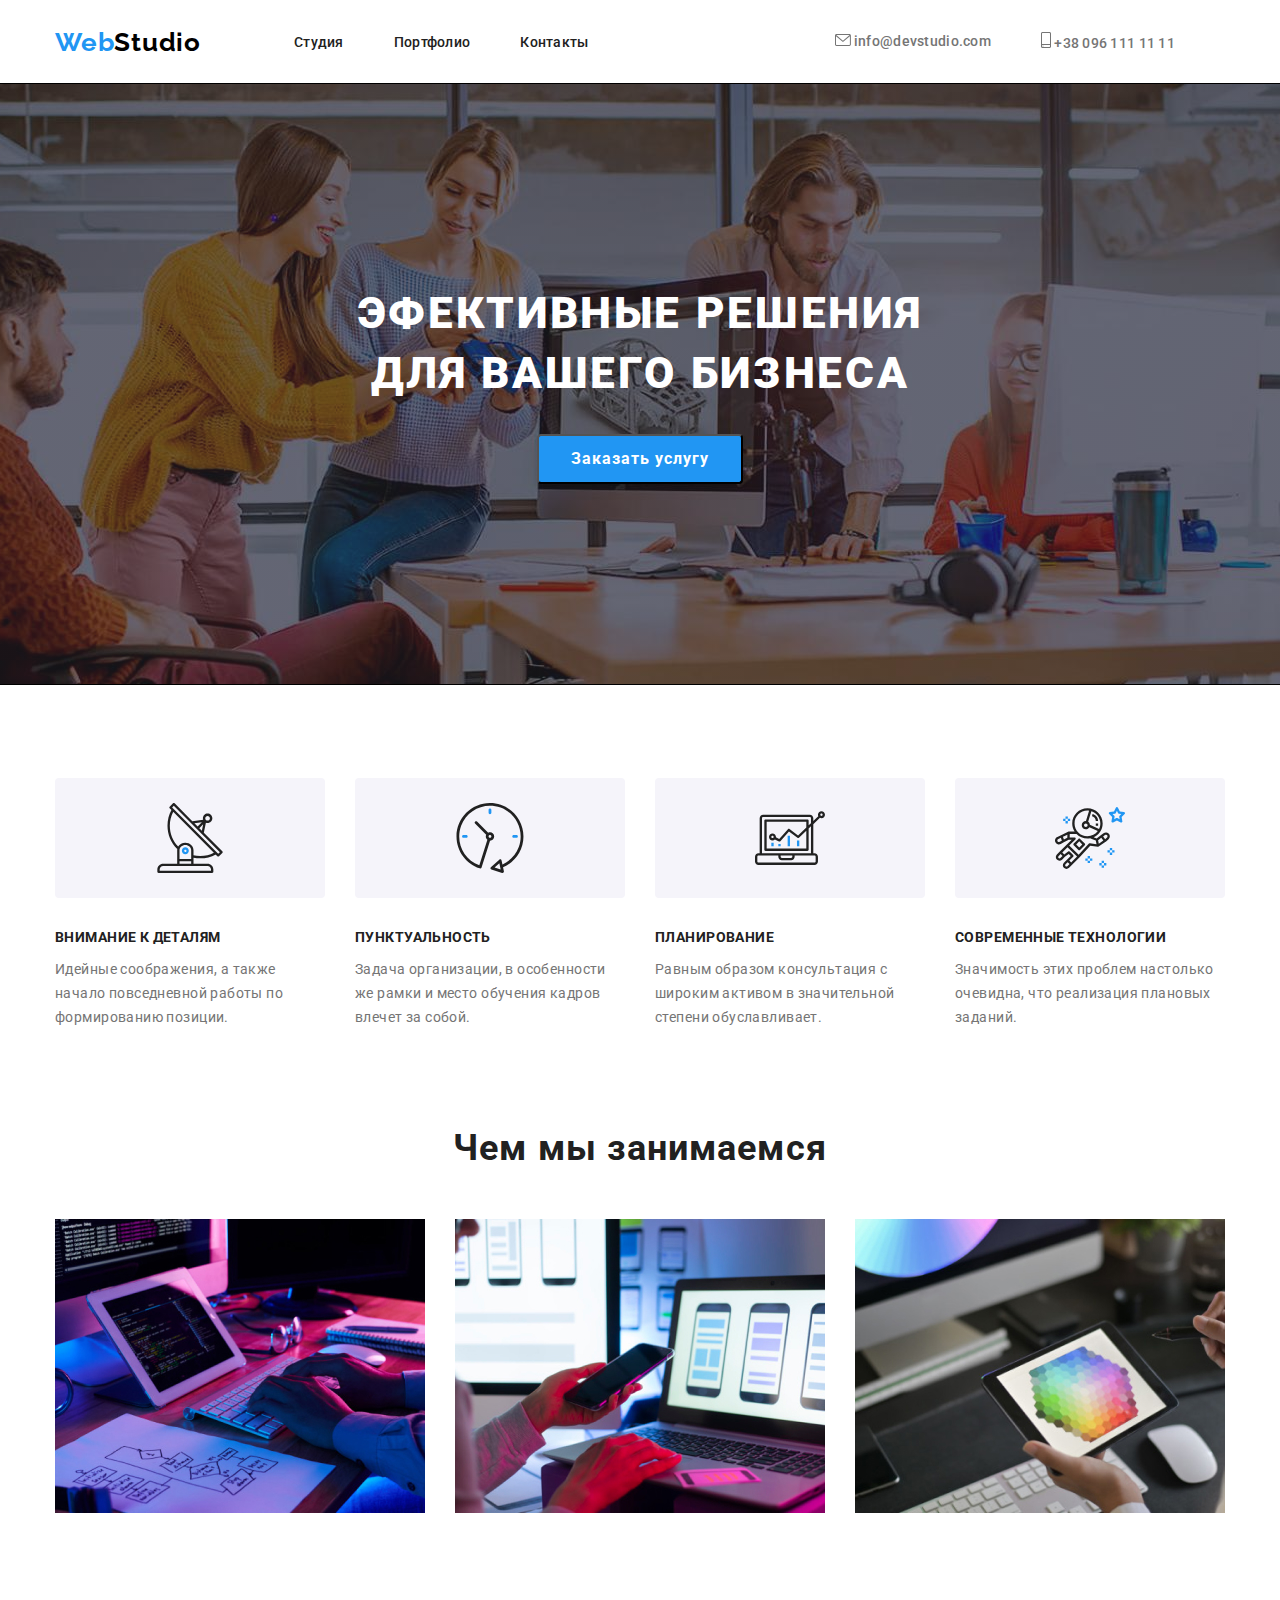
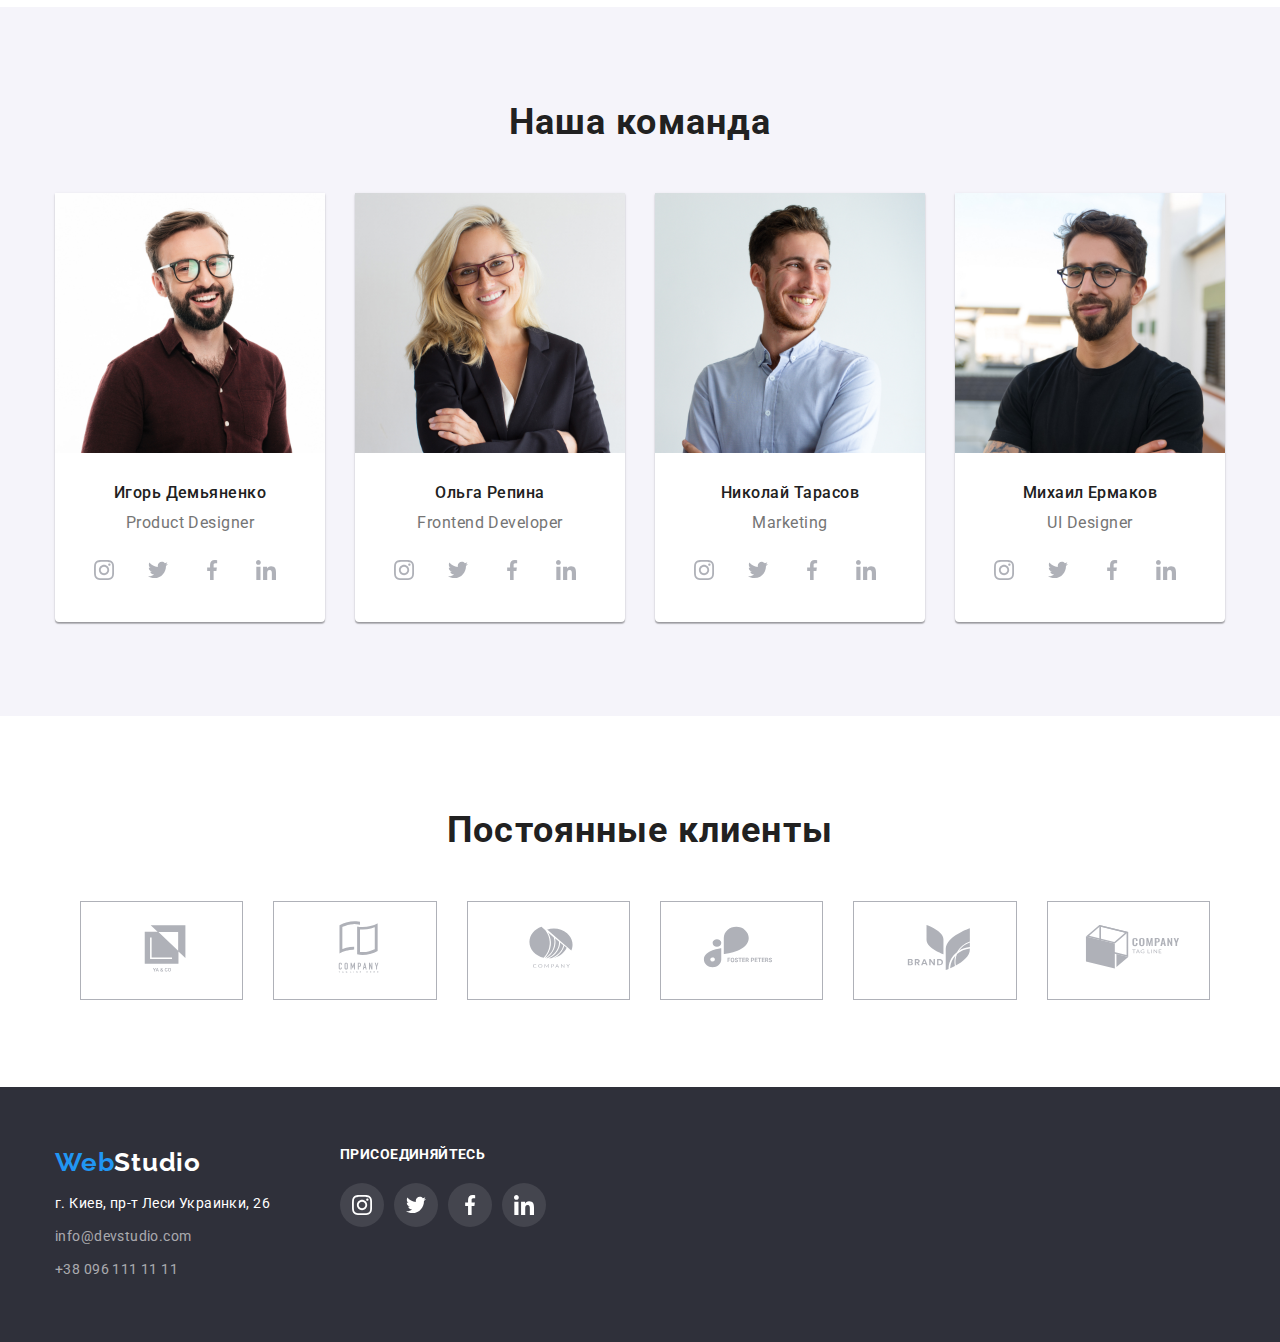
==== commit 8ad86387: "чптывазщлмьыпц80-" ====
--- a/index.html
+++ b/index.html
@@ -387,61 +387,7 @@
             </a>
           </li>
         </ul>
-               <!-- <ul class="regular-customers-list">
-          <li class="regular-customers-item">
-            <!-- <a class="regular-customers-a" 
-            <svg class="regular-customers-a-svg">
-              <use href="./image/symbol-defs-clients.svg#icon-Logo-a"></use>
-
-            </svg>></a> -->
-            <!-- <button class="regular-customers-buttom">
-              <svg class="regular-customers-svg">
-                <use href="./image/symbol-defs-clients.svg#icon-Logo-a">
-                </use>
-              </svg>
-            </button>
-          </li>
-          <li class="regular-customers-item">
-            <button class="regular-customers-buttom">
-              <svg class="regular-customers-svg">
-                <use href="./image/symbol-defs-clients.svg#icon-Logo-b">
-                </use>
-              </svg>
-            </button>
-          </li>
-          <li class="regular-customers-item">
-            <button class="regular-customers-buttom">
-              <svg class="regular-customers-svg">
-                <use href="./image/symbol-defs-clients.svg#icon-Logo-c">
-                </use>
-              </svg>
-            </button>
-          </li>
-          <li class="regular-customers-item">
-            <button class="regular-customers-buttom">
-              <svg class="regular-customers-svg">
-                <use href="./image/symbol-defs-clients.svg#icon-Logo-d">
-                </use>
-              </svg>
-            </button>
-          </li>
-          <li class="regular-customers-item">
-            <button class="regular-customers-buttom">
-              <svg class="regular-customers-svg">
-                <use href="./image/symbol-defs-clients.svg#icon-Logo-e">
-                </use>
-              </svg>
-            </button>
-          </li>
-          <li class="regular-customers-item">
-            <button class="regular-customers-buttom">
-              <svg class="regular-customers-svg">
-                <use href="./image/symbol-defs-clients.svg#icon-Logo-f">
-                </use>
-              </svg>
-            </button>
-          </li>
-        </ul>  -->
+              
         </div>
       </section>
     </main>
--- a/CSS/nain.css
+++ b/CSS/nain.css
@@ -547,7 +547,10 @@
   /* identical to box height */
   text-align: center;
   letter-spacing: 0.03em;
-  color: var(--color-command-post);}
+  color: var(--color-command-post);
+}
+
+
   .spetifikation-komand{
 padding-bottom: 30px;
 padding-top: 30px;
@@ -571,7 +574,7 @@
   justify-content: center; */
   font-weight: 700;
 font-size: 36px;
-line-height: 1,16;
+line-height: 1.16;
 text-align: center;
 letter-spacing: 0.03em;
 color: #212121;
@@ -582,66 +585,35 @@
   justify-content: center;
 }
 .regular-customers-item{
- margin-right: 30px;
+  width: 170px;
+height: 92px;
+padding: 0px;
+margin-right: 30px;
+
 }
 .regular-customers-item :last-child{
   margin-right: 0px;
 }
-/****************НА ССЫЛКЕ*************************/
-.regular-customers-a{
+.regular-customers-list-item-a{
+  display: block;
+  fill: var(--color-sprite);
   border: 1px solid var(--color-of-the-costumers);
-}
-.regular-customers-list-item-a :hover{
-  border-color: var(--accent-color);
-  fill: var(--accent-color);
-}
-.regular-customers-a-svg{
-  padding: 16px 32px;
-}
+background-color: var(--background-cilir);
+}
+
 .regular-customers-list-item-a-svg{
   width: 106px;
   height: 60px;
-  fill: var(--color-sprite);
+  
   margin: 16px 32px;
 }
-.regular-customers-item{
-      width: 170px;
-    height: 92px;
-    padding: 0px;
-    border: 1px solid var(--color-of-the-costumers);
-    background-color: var(--background-cilir);
-}
-.regular-customers-item :hover{
-  border-color: var(--accent-color);
-}
-.regular-customers-list :hover{
-  border-color: var(--accent-color);
-}
-/* .regular-customers-list-item-a{
-  width: 170px;
-  height: 92px;
-  padding: 0px;
-  border: 1px solid var(--color-of-the-costumers);
-  background-color: var(--background-cilir);
-} */
-.regular-customers-buttom{
-  width: 170px;
-  height: 92px;
-  padding: 0px;
-  border: 1px solid var(--color-of-the-costumers);
-  background-color: var(--background-cilir);
-}
-.regular-customers-buttom :hover{
-  border: 1px solid var(--accent-color);
-  fill: var(--accent-color);
-  width: 170px;
-  height: 92px;
-}
-.regular-customers-svg{
-  width: 106px;
-  height: 60px;
-  fill: var(--color-sprite);
-}
+
+
+/****************НА ССЫЛКЕ*************************/
+
+
+
+
 
 
 /*footer*******************************************/
@@ -894,57 +866,50 @@
 } 
 .kontakt-comand-list{
   display: flex;
+  align-items: center;
   justify-content: center;
   padding: 0px;
   margin-top: 16px;
-  margin-bottom: 30px;
-  /* border: none; */
+     }
+    
+     .kontakt-comand-list-item{
+      padding: 0px;
+    border: none;
+    fill: currentColor;
+    justify-content: center;
+    background-color: var(--button-text-color);
+            margin-right: 10px;
     }
     .kontakt-comand-list-item-a{
       display: block;
       border-radius: 50%;
-    }
-    .kontakt-comand-list-item{
-      fill: var(--color-of-the-costumers);
-    }
-    .kontakt-comand-list-item{
-      padding: 0px;
-    border: none;
-    /* border-radius: 50%; */
- /* margin-right: 10px; */
-        width: 44px;
-    height: 44px;
-    justify-content: center;
-    background-color: var(--button-text-color);
-    /* background-color:var(--background-cilir); */
-    fill: var(--color-of-the-costumers);
-    }
-     .kontakt-comand-list-item :hover,
-     .kontakt-comand-list-item :active{
-      background-color: var(--accent-color);
-      fill: var(--background-cilir);
-     
-     }
-     .kontakt-comand-list-item-a{
        width: 44px;
        height: 44px;
-     }
-     .kontakt-comand-list-item-a :hover
-     .kontakt-comand-list-item-a :active{
+       }
+ /* .kontakt-comand-list-item-a :focus,
+ .kontakt-comand-list-item-a :hover{
+ fill: var(--backgroun-color-images);
+ background-color: var(--accent-color);
+ } 
+.kontakt-comand-list-item-a-svg :hover,
+.kontakt-comand-list-item-a-svg :focus{
+  fill: var(--backgroun-color-images);
+}
+
+.kontakt-comand-list-item :hover,
+     .kontakt-comand-list-item :active,
+     .kontakt-comand-list-item :focus{
       background-color: var(--accent-color);
-      fill: var(--button-text-color);
-           } 
-    .kontakt-comand-list-item:last-child{
-      margin-right: 0px;
-    }
-    .kontakt-comand-list-item-a-svg{
+                }  */
+
+           .kontakt-comand-list-item-a-svg{
+      
       fill: var(--color-of-the-costumers);
       width: 20px;
       height: 20px;
-      margin: 12px;
-
-    }
-
+    margin: 12px;
+      }
+/********************************************/
 /* .button-svg{
   width: 30px;
   height: 30px;
